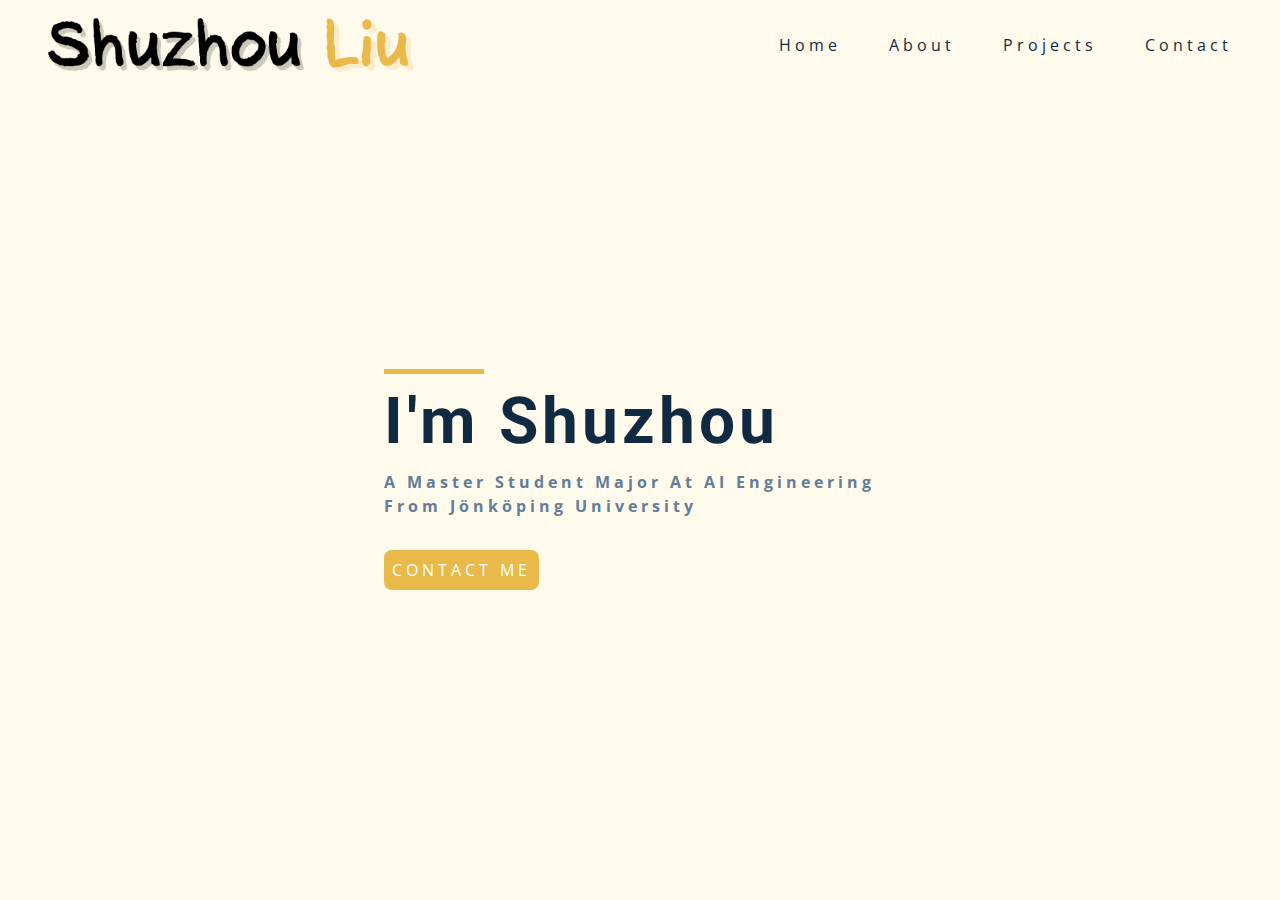
==== index.html @ 6995511e "finish header" ====
<!DOCTYPE html>
<html lang="en">
  <head>
    <meta charset="UTF-8" />
    <meta http-equiv="X-UA-Compatible" content="IE=edge" />
    <meta name="viewport" content="width=device-width, initial-scale=1.0" />
    <title>Profile</title>
    <!-- font-awesome -->
    <link
      rel="stylesheet"
      href="https://cdnjs.cloudflare.com/ajax/libs/font-awesome/6.4.0/css/all.min.css"
      integrity="sha512-iecdLmaskl7CVkqkXNQ/ZH/XLlvWZOJyj7Yy7tcenmpD1ypASozpmT/E0iPtmFIB46ZmdtAc9eNBvH0H/ZpiBw=="
      crossorigin="anonymous"
      referrerpolicy="no-referrer"
    />
    <!-- custom css -->
    <link rel="stylesheet" href="./css/styles.css" />
  </head>
  <body>
    <!-- navbar -->
    <nav class="navbar">
      <div class="logo-container">
        <img src="../images/logo.png" alt="Shuzhou Liu" class="logo-img" />
        <button class="nav-btn" id="nav-btn">
          <i class="fa-solid fa-bars"></i>
        </button>
      </div>
      <ul class="page-links">
        <li><a href="index.html">home</a></li>
        <li><a href="about.html">about</a></li>
        <li><a href="projects.html">projects</a></li>
        <li><a href="contact.html">contact</a></li>
      </ul>
    </nav>
    <!-- end of navbar -->
    <!-- sidebar -->
    <section class="sidebar" id="sidebar">
      <div class="sidebar-container">
        <div class="close-btn" id="close-btn">
          <i class="fa-solid fa-xmark"></i>
        </div>
        <ul class="sidebar-links">
          <li><a href="index.html">home</a></li>
          <li><a href="about.html">about</a></li>
          <li><a href="projects.html">projects</a></li>
          <li><a href="contact.html">contact</a></li>
        </ul>
        <ul class="social-links">
          <li><a href="https://www.linkedin.com/in/shuzhou-liu/"><i class="fa-brands fa-linkedin"></i></i></a></li>
          <li><a href="https://github.com/lsz1054970964"><i class="fa-brands fa-github"></i></a></li>
        </ul>
      </div>
    </section>
    <!-- end of sidebar -->
    <!-- header -->
    <section class="header">
      <div class="header-container">
        <div class="underline"></div>
        <h1 class="header-name">I'm Shuzhou</h1>
        <p class="header-intro">a master student major at AI Engineering from Jönköping University</p>
        <a href="contact.html" class="contact-btn">contact me</a>
        <ul class="header-links">
          <li><a href="https://www.linkedin.com/in/shuzhou-liu/"><i class="fa-brands fa-linkedin"></i></i></a></li>
          <li><a href="https://github.com/lsz1054970964"><i class="fa-brands fa-github"></i></a></li>
        </ul>
      </div>
    </section>
    <!-- end of header -->
    <!-- about -->

    <!-- end of about -->
    <!-- services -->

    <!-- end of services -->
    <!-- projects -->

    <!-- end of projects -->
    <!-- connect -->

    <!-- end of connect -->
    <!-- skills -->

    <!-- end of skills -->
    <!-- timeline -->

    <!--end of  timeline -->
    <!-- blog -->

    <!--end of  blog -->
    <!-- footer -->

    <script src="./js/app.js"></script>
  </body>
</html>
---- css/styles.css ----
/*
=============== 
Fonts
===============
*/
@import url("https://fonts.googleapis.com/css?family=Open+Sans|Roboto:400,700&display=swap");

/*
=============== 
Variables
===============
*/

:root {
  /* dark shades of primary color*/
  --clr-primary-1: hsl(43, 86%, 17%);
  --clr-primary-2: hsl(43, 77%, 27%);
  --clr-primary-3: hsl(43, 72%, 37%);
  --clr-primary-4: hsl(42, 63%, 48%);
  /* primary/main color */
  --clr-primary-5: hsl(42, 78%, 60%);
  /* lighter shades of primary color */
  --clr-primary-6: hsl(43, 89%, 70%);
  --clr-primary-7: hsl(43, 90%, 76%);
  --clr-primary-8: hsl(45, 86%, 81%);
  --clr-primary-9: hsl(45, 90%, 88%);
  --clr-primary-10: hsl(45, 100%, 96%);
  /* darkest grey - used for headings */
  --clr-grey-1: hsl(209, 61%, 16%);
  --clr-grey-2: hsl(211, 39%, 23%);
  --clr-grey-3: hsl(209, 34%, 30%);
  --clr-grey-4: hsl(209, 28%, 39%);
  /* grey used for paragraphs */
  --clr-grey-5: hsl(210, 22%, 49%);
  --clr-grey-6: hsl(209, 23%, 60%);
  --clr-grey-7: hsl(211, 27%, 70%);
  --clr-grey-8: hsl(210, 31%, 80%);
  --clr-grey-9: hsl(212, 33%, 89%);
  --clr-grey-10: hsl(210, 36%, 96%);
  --clr-white: #fff;
  --ff-primary: "Roboto", sans-serif;
  --ff-secondary: "Open Sans", sans-serif;
  --transition: all 0.3s linear;
  --spacing: 0.25rem;
  --radius: 0.5rem;
  --light-shadow: 0 5px 15px rgba(0, 0, 0, 0.1);
  --dark-shadow: 0 5px 15px rgba(0, 0, 0, 0.2);
  --max-width: 1170px;
}
/*
=============== 
Global Styles
===============
*/

*,
::after,
::before {
  margin: 0;
  padding: 0;
  box-sizing: border-box;
}
body {
  font-family: var(--ff-secondary);
  background: var(--clr-white);
  color: var(--clr-grey-1);
  line-height: 1.5;
  font-size: 0.875rem;
}
ul {
  list-style-type: none;
}
a {
  text-decoration: none;
}
img:not(.nav-logo) {
  width: 100%;
  display: block;
}

h1,
h2,
h3,
h4 {
  letter-spacing: var(--spacing);
  text-transform: capitalize;
  line-height: 1.25;
  margin-bottom: 0.75rem;
  font-family: var(--ff-primary);
}
h1 {
  font-size: 3rem;
}
h2 {
  font-size: 2rem;
}
h3 {
  font-size: 1.25rem;
}
h4 {
  font-size: 0.875rem;
}
p {
  margin-bottom: 1.25rem;
  color: var(--clr-grey-5);
}
@media screen and (min-width: 800px) {
  h1 {
    font-size: 4rem;
  }
  h2 {
    font-size: 2.5rem;
  }
  h3 {
    font-size: 1.75rem;
  }
  h4 {
    font-size: 1rem;
  }
  body {
    font-size: 1rem;
  }
  h1,
  h2,
  h3,
  h4 {
    line-height: 1;
  }
}
/*  global classes */

.btn {
  text-transform: uppercase;
  background: var(--clr-primary-5);
  color: var(--clr-primary-1);
  padding: 0.375rem 0.75rem;
  letter-spacing: var(--spacing);
  display: inline-block;
  font-weight: 700;
  -webkit-transition: var(--transition);
  transition: var(--transition);
  font-size: 0.875rem;
  border: 2px solid transparent;
  cursor: pointer;
  box-shadow: 0 1px 3px rgba(0, 0, 0, 0.2);
  border-radius: var(--radius);
}
.btn:hover {
  color: var(--clr-primary-1);
  background: var(--clr-primary-7);
}
/* section */
.section {
  padding: 5rem 0;
}

.section-center {
  width: 90vw;
  margin: 0 auto;
  max-width: 1170px;
}
@media screen and (min-width: 992px) {
  .section-center {
    width: 95vw;
  }
}

/*
============
navbar
============
*/

.navbar {
  background: var(--clr-primary-10);
  height: 10vh;
  padding: 1rem 3rem;
  align-items: center;
}

.logo-container {
  display: grid;
  grid-template-columns: 1fr 1fr;
}

.nav-btn {
  font-size: 2rem;
  color: var(--clr-primary-5);
  background: transparent;
  border: none;
  cursor: pointer;
  justify-self: end;
}

.page-links {
  display: none;
}

@media screen and (min-width: 700px) {
  .navbar {
    background: var(--clr-primary-10);
    display: grid;
    grid-template-columns: 2fr 1fr;
    height: 10vh;
    padding: 0 3rem;
    align-items: center;
  }

  .page-links {
    display: grid;
    grid-template-columns: repeat(4, 1fr);
    gap: 3rem;
  }

  .page-links a {
    color: var(--clr-grey-1);
    text-transform: capitalize;
    letter-spacing: var(--spacing);
    transition: var(--transition);
  }

  .page-links a:hover {
    color: var(--clr-primary-5);
  }

  .nav-btn {
    display: none;
  }
}

/*
============
sidebar
============
*/

.sidebar {
  height: 100vh;
  width: 100vw;
  background: var(--clr-grey-10);
  padding: 1rem 1rem;
  position: fixed;
  top: 0;
  left: 0;
  z-index: 1;
  transform: translateX(-100%);
  transition: var(--transition);
}

.show-sidebar {
  transform: translateX(0);
}

.sidebar-container {
  display: grid;
  grid-template-rows: auto 2fr 1fr;
}

.close-btn {
  font-size: 2rem;
  color: var(--clr-grey-5);
  background: transparent;
  border: none;
  cursor: pointer;
  justify-self: end;
}

.close-btn:hover {
  color: var(--clr-grey-7);
}

.sidebar-links {
  display: grid;
  justify-items: center;
  gap: 2rem;
  margin-top: 3rem;
}

.sidebar-links a {
  font-size: 2rem;
  color: var(--clr-grey-5);
  text-transform: capitalize;
  letter-spacing: var(--spacing);
}

.sidebar-links a:hover {
  color: var(--clr-grey-7);
}

.social-links {
  display: grid;
  grid-template-columns: 4rem 4rem;
  margin-top: 3rem;
  align-items: center;
  justify-content: center;
}

.social-links li {
  justify-self: center;
}

.social-links a {
  font-size: 2rem;
  color: var(--clr-grey-5);
  text-transform: capitalize;
  justify-items: center;
}

.social-links a:hover {
  color: var(--clr-grey-7);
}

/*
============
header
============
*/

.header {
  background: var(--clr-primary-10);
  height: 90vh;
  display: grid;
  justify-content: center;
  align-content: center;
}

.header-container {
  width: 60vw;
}

.underline {
  width: 100px;
  height: 5px;
  background: var(--clr-primary-5);
  margin-bottom: 1rem;
}

.header-name {
  margin-bottom: 1rem;
  color: var(--clr-grey-1);
}

.header-intro {
  color: var(--clr-grey-5);
  font-weight: bold;
  letter-spacing: var(--spacing);
  text-transform: capitalize;
  margin-bottom: 2rem;
}

.contact-btn {
  color: var(--clr-white);
  background: var(--clr-primary-5);
  letter-spacing: var(--spacing);
  text-transform: uppercase;
  border-radius: var(--radius);
  display: inline-block;
  padding: 0.5rem;
  margin-bottom: 2rem;
}

.contact-btn:hover {
  color: var(--clr-grey-1);
  background: var(--clr-primary-7);
}

.header-links {
  display: grid;
  grid-template-columns: 4rem 4rem;
}

.header-links a {
  font-size: 2rem;
  color: var(--clr-grey-1);
  justify-items: center;
}

.header-links a:hover {
  color: var(--clr-primary-5);
}

@media screen and (min-width: 700px) {
  .header-container {
    width: 40vw;
  }
}
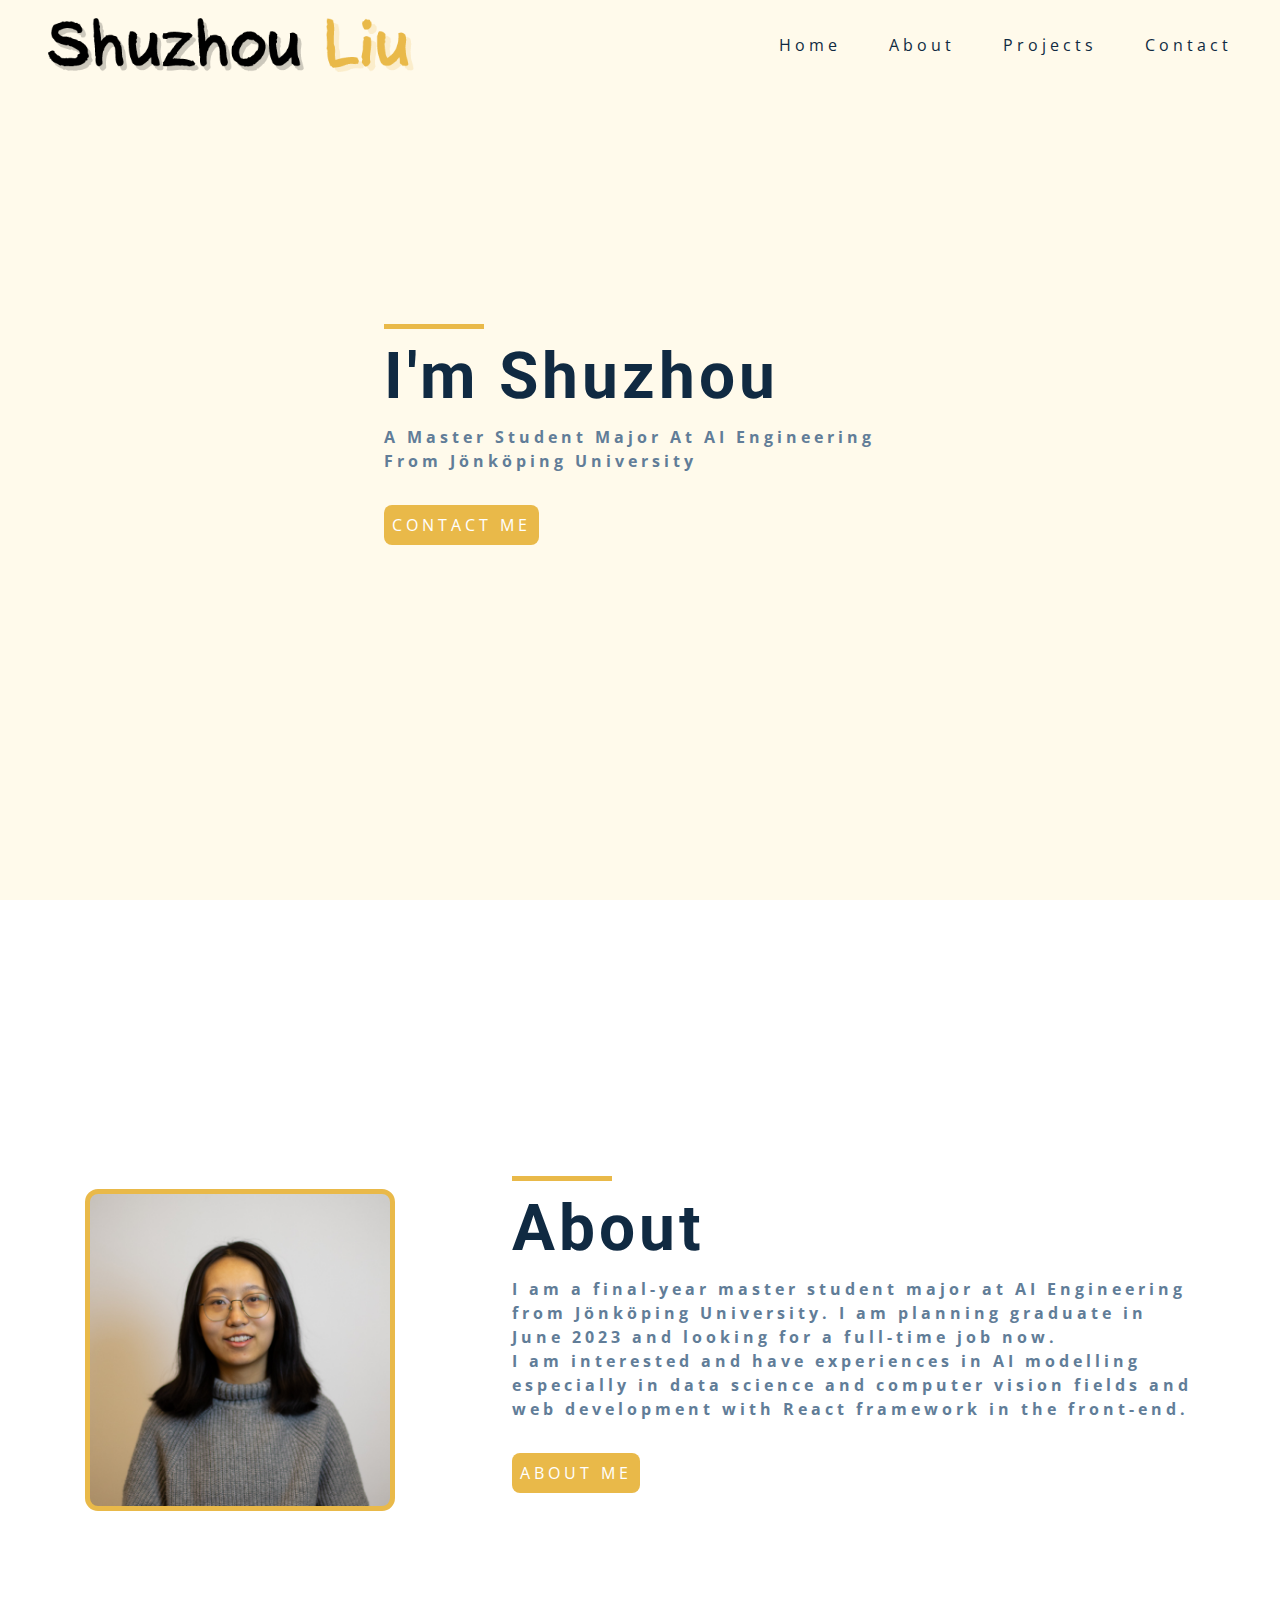
==== commit 63c20c9a: "finish about section" ====
--- a/index.html
+++ b/index.html
@@ -54,7 +54,7 @@
     <!-- end of sidebar -->
     <!-- header -->
     <section class="header">
-      <div class="header-container">
+      <article class="header-container">
         <div class="underline"></div>
         <h1 class="header-name">I'm Shuzhou</h1>
         <p class="header-intro">a master student major at AI Engineering from Jönköping University</p>
@@ -63,11 +63,22 @@
           <li><a href="https://www.linkedin.com/in/shuzhou-liu/"><i class="fa-brands fa-linkedin"></i></i></a></li>
           <li><a href="https://github.com/lsz1054970964"><i class="fa-brands fa-github"></i></a></li>
         </ul>
-      </div>
+      </article>
     </section>
     <!-- end of header -->
     <!-- about -->
-
+    <section class="about">
+      <article class="img-container">
+        <img src="./images/photo.jpg" alt="personal photo" class="personal-photo">
+      </article>
+      <article class="about-container">
+        <div class="underline"></div>
+        <h1 class="header-name">about</h1>
+        <p class="about-intro">I am a final-year master student major at AI Engineering from Jönköping University. I am planning graduate in June 2023 and looking for a full-time job now.
+          <br/> I am interested and have experiences in AI modelling especially in data science and computer vision fields and web development with React framework in the front-end.</p>
+        <a href="about.html" class="about-btn">about me</a>
+      </article>
+    </section>
     <!-- end of about -->
     <!-- services -->
 
--- a/css/styles.css
+++ b/css/styles.css
@@ -176,6 +176,9 @@
   height: 10vh;
   padding: 1rem 3rem;
   align-items: center;
+  position: fixed;
+  top: 0;
+  left: 0;
 }
 
 .logo-container {
@@ -318,7 +321,7 @@
 
 .header {
   background: var(--clr-primary-10);
-  height: 90vh;
+  height: 100vh;
   display: grid;
   justify-content: center;
   align-content: center;
@@ -384,3 +387,65 @@
     width: 40vw;
   }
 }
+
+/*
+============
+about
+============
+*/
+
+.about {
+  background: var(--clr-white);
+  display: grid;
+  grid-template-rows: 1fr 1fr;
+  grid-template-columns: 1fr;
+  justify-items: center;
+  align-items: center;
+}
+
+.img-container {
+  width: 300px;
+  outline: 5px solid var(--clr-primary-5);
+  border-radius: var(--radius);
+}
+
+.about-container {
+  width: 60vw;
+}
+
+.about-intro {
+  color: var(--clr-grey-5);
+  font-weight: bold;
+  letter-spacing: var(--spacing);
+  line-height: 1.5rem;
+  margin-bottom: 2rem;
+  max-width: 90%;
+}
+
+.about-btn {
+  color: var(--clr-white);
+  background: var(--clr-primary-5);
+  letter-spacing: var(--spacing);
+  text-transform: uppercase;
+  border-radius: var(--radius);
+  display: inline-block;
+  padding: 0.5rem;
+  margin-bottom: 2rem;
+}
+
+.about-btn:hover {
+  color: var(--clr-grey-1);
+  background: var(--clr-primary-7);
+}
+
+@media screen and (min-width: 700px) {
+  .about {
+    height: 100vh;
+    display: grid;
+    grid-template-columns: 1fr 1fr;
+    grid-template-rows: 1fr;
+    gap: 2rem;
+    justify-items: center;
+    align-items: center;
+  }
+}
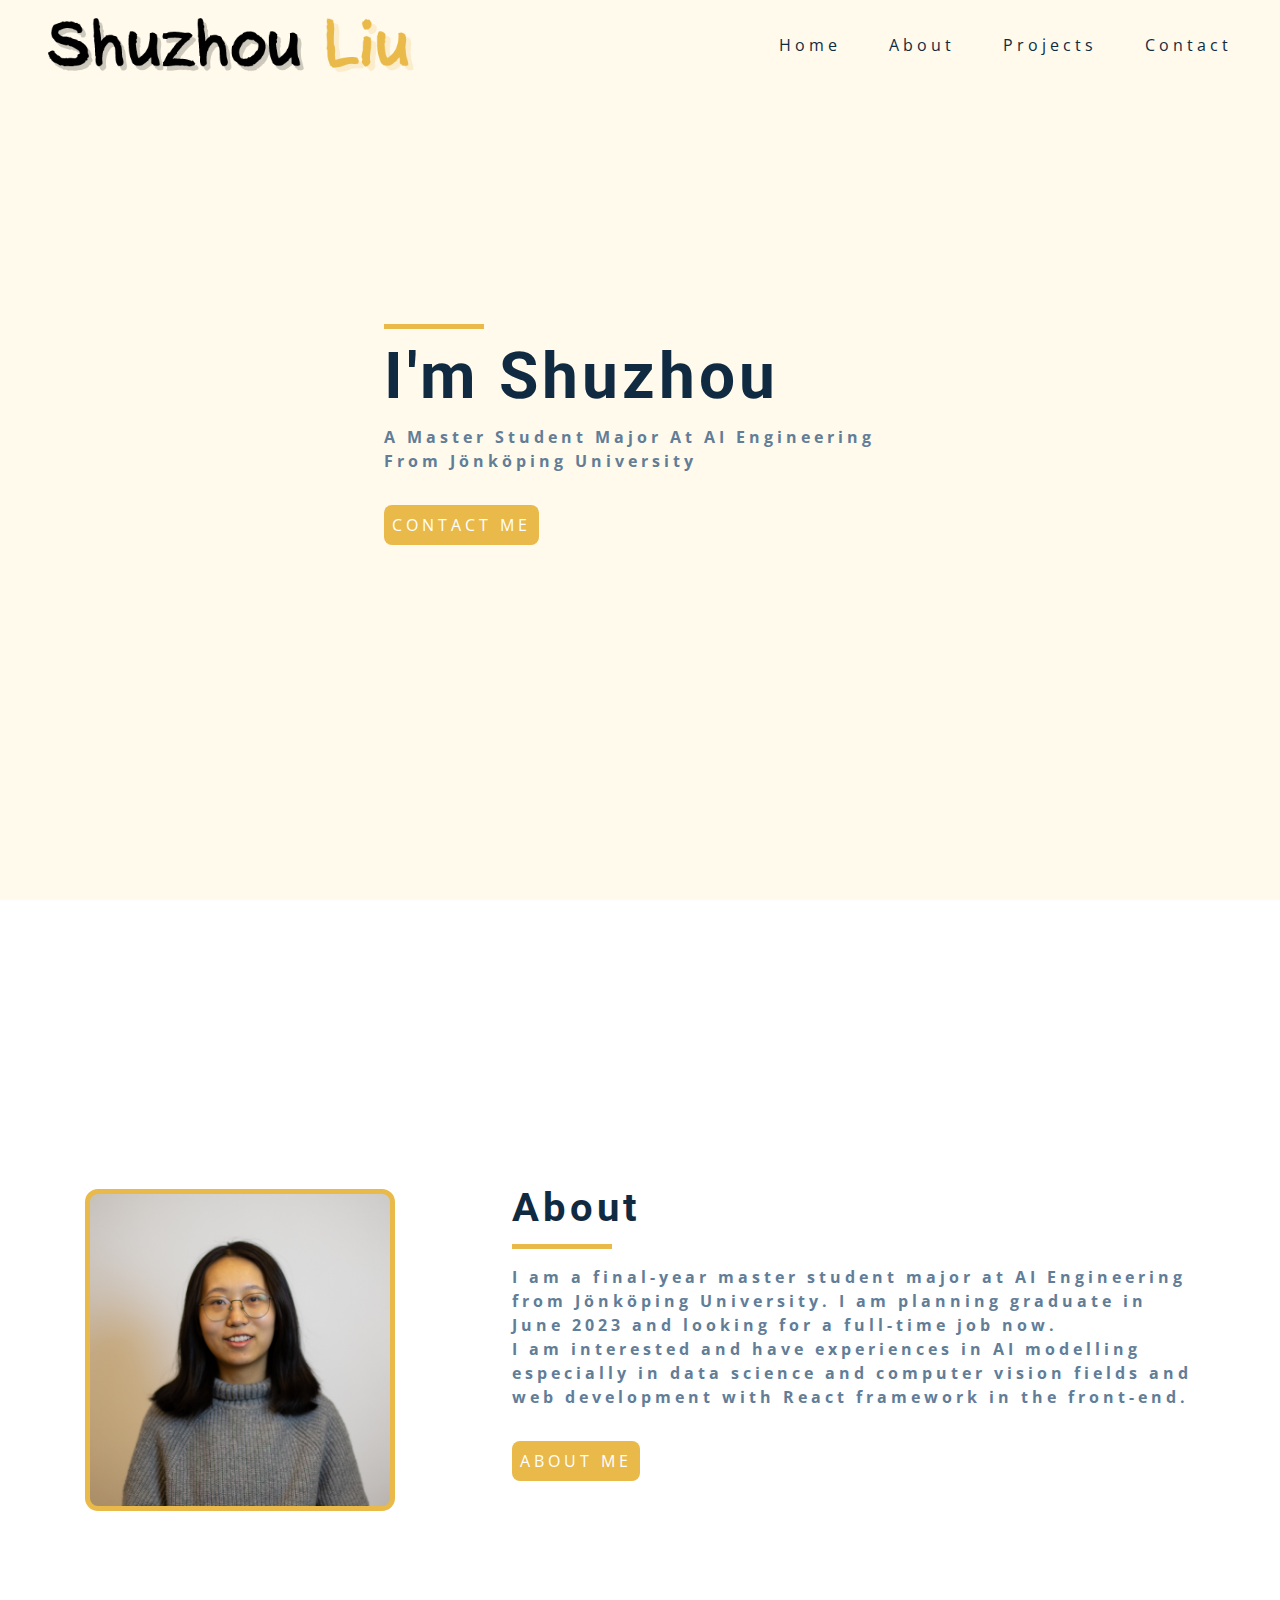
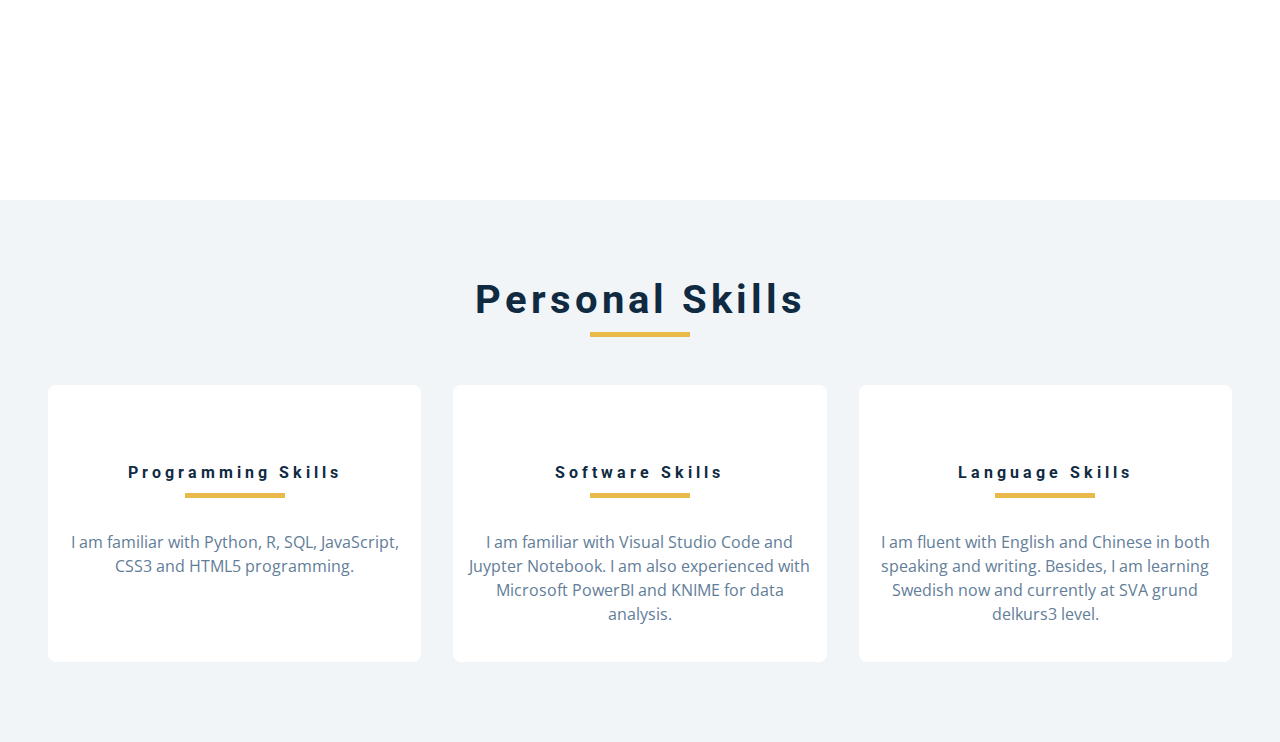
==== commit 95f15c5c: "finish skills section" ====
--- a/index.html
+++ b/index.html
@@ -72,17 +72,56 @@
         <img src="./images/photo.jpg" alt="personal photo" class="personal-photo">
       </article>
       <article class="about-container">
+        <h2 class="header-name">about</h2>
         <div class="underline"></div>
-        <h1 class="header-name">about</h1>
         <p class="about-intro">I am a final-year master student major at AI Engineering from Jönköping University. I am planning graduate in June 2023 and looking for a full-time job now.
           <br/> I am interested and have experiences in AI modelling especially in data science and computer vision fields and web development with React framework in the front-end.</p>
         <a href="about.html" class="about-btn">about me</a>
       </article>
     </section>
     <!-- end of about -->
-    <!-- services -->
-
-    <!-- end of services -->
+    <!-- skills -->
+    <section class="skills">
+      <article class="skills-container">
+        <div class="skills-header">
+          <h2 class="skills-name">personal skills</h2>
+          <div class="underline"></div>
+        </div>       
+        <article class="skill-container">
+          <div class="skill">
+            <div class="skill-icon">
+              <i class="fa-solid fa-laptop"></i>
+            </div>
+            <div class="skill-header">
+              <h4 class="skill-name">programming skills</h4>
+            <div class="underline"></div>
+            </div>
+            <p class="skill-info">I am familiar with Python, R, SQL, JavaScript, CSS3 and HTML5 programming. </p>
+          </div>
+          <div class="skill">
+            <div class="skill-icon">
+              <i class="fa-regular fa-keyboard"></i>
+            </div>
+            <div class="skill-header">
+              <h4 class="skill-name">software skills</h4>
+            <div class="underline underline-thin"></div>
+            </div>
+            <p class="skill-info">I am familiar with Visual Studio Code and Juypter Notebook. I am also experienced with Microsoft PowerBI and KNIME for data analysis.</p>
+          </div>
+          <div class="skill">
+            <div class="skill-icon">
+              <i class="fa-solid fa-table"></i>
+            </div>
+            <div class="skill-header">
+              <h4 class="skill-name">language skills</h4>
+            <div class="underline underline-thin"></div>
+            </div>
+            <p class="skill-info">I am fluent with English and Chinese in both speaking and writing. Besides, I am learning Swedish now and currently at SVA grund delkurs3 level.</p>
+          </div>
+        </article>
+      </article>
+    </section>
+    <!-- end of skills -->
     <!-- projects -->
 
     <!-- end of projects -->
--- a/css/styles.css
+++ b/css/styles.css
@@ -449,3 +449,84 @@
     align-items: center;
   }
 }
+
+/*
+============
+skills
+============
+*/
+
+.skills-container {
+  background: var(--clr-grey-10);
+  display: grid;
+  gap: 2rem;
+  justify-items: center;
+  align-items: center;
+  padding: 5rem 3rem;
+}
+
+.skills-header {
+  display: grid;
+  justify-items: center;
+  align-items: center;
+}
+
+.skill-container {
+  display: grid;
+  grid-template-columns: 1fr;
+  gap: 2rem;
+}
+
+.skill {
+  background: var(--clr-white);
+  border-radius: var(--radius);
+  display: block;
+  justify-items: center;
+  align-items: center;
+  padding-top: 3rem;
+  transition: var(--transition);
+}
+
+.skill-icon {
+  display: grid;
+  font-size: 2rem;
+  justify-content: center;
+  padding: 1rem;
+}
+
+.skill-header {
+  font-size: 2rem;
+  display: grid;
+  justify-items: center;
+  align-items: center;
+}
+
+.skill-info {
+  text-align: center;
+  padding: 1rem;
+}
+
+.skill:hover {
+  color: var(--clr-white);
+  background: var(--clr-primary-5);
+}
+
+.skill:hover .underline {
+  background: var(--clr-white);
+}
+
+.skill:hover .skill-info {
+  color: var(--clr-white);
+}
+
+@media screen and (min-width: 700px) {
+  .skill-container {
+    grid-template-columns: 1fr 1fr;
+  }
+}
+
+@media screen and (min-width: 1000px) {
+  .skill-container {
+    grid-template-columns: 1fr 1fr 1fr;
+  }
+}
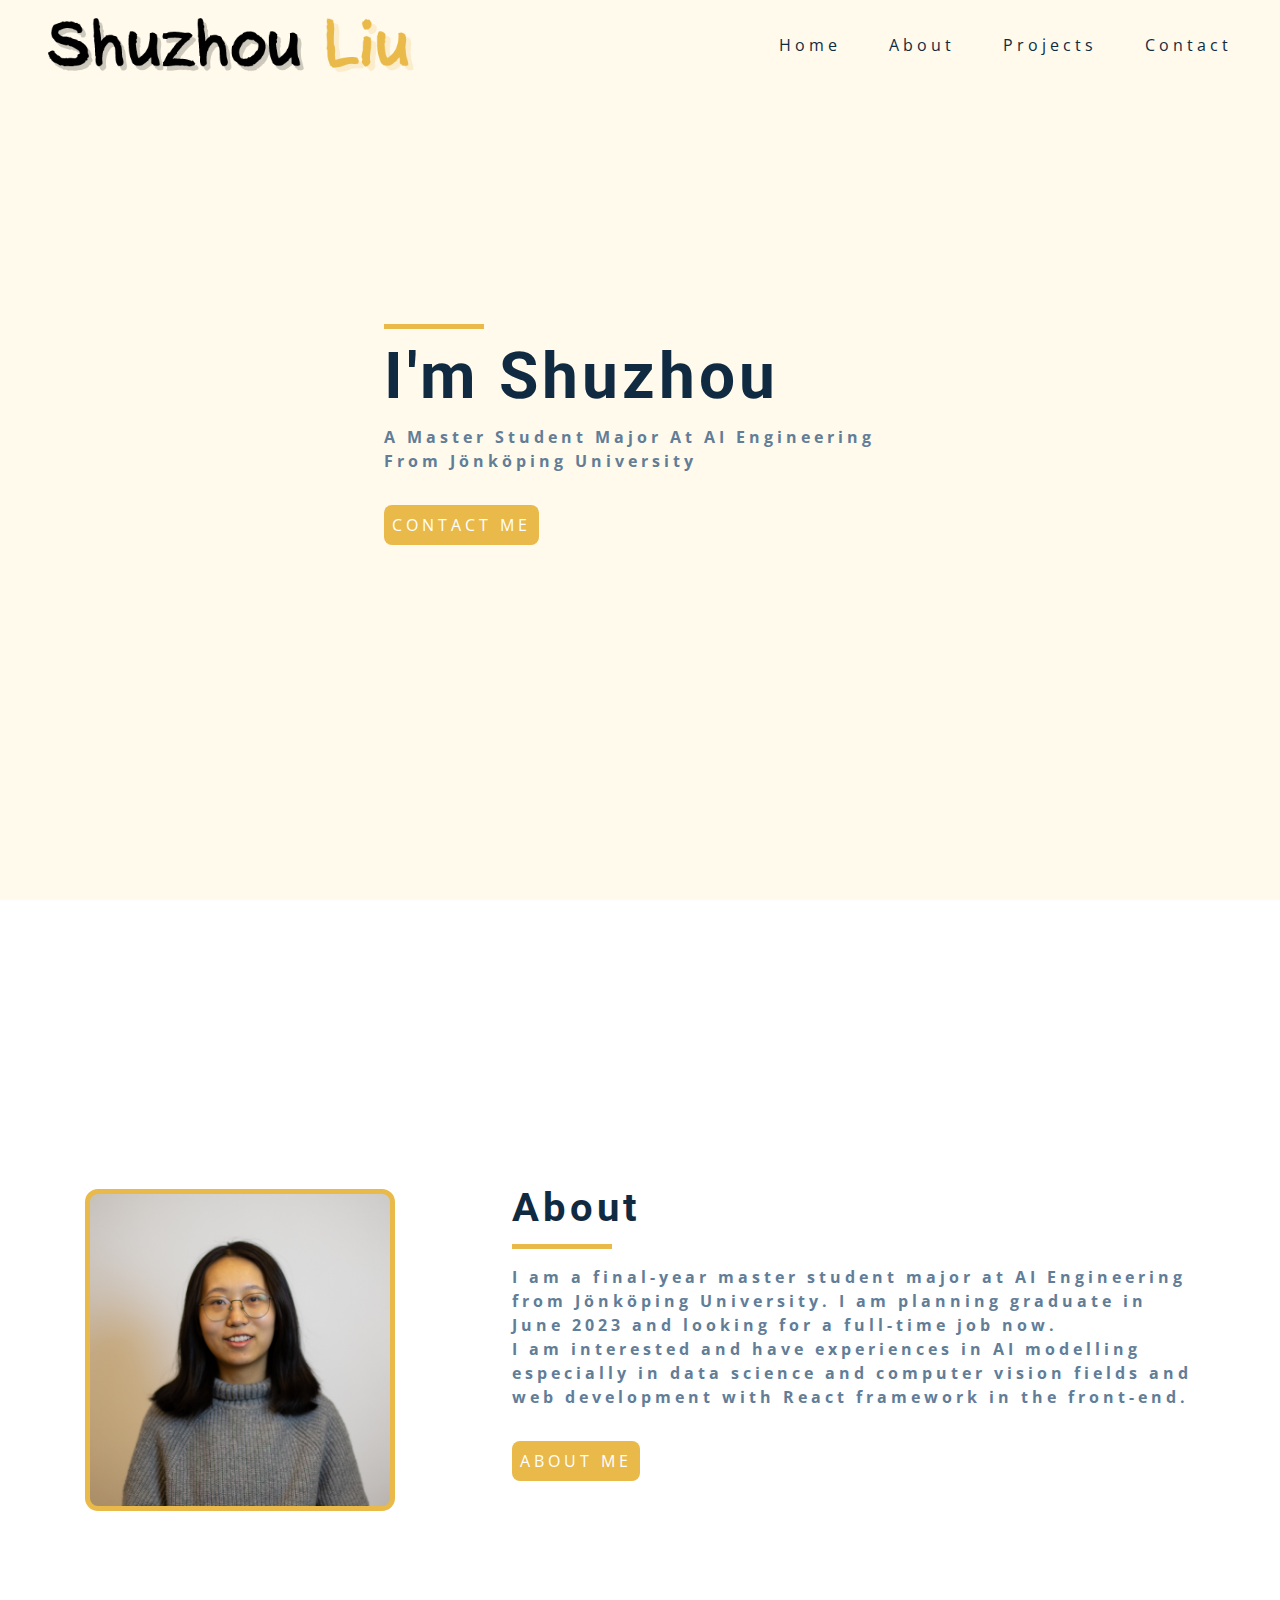
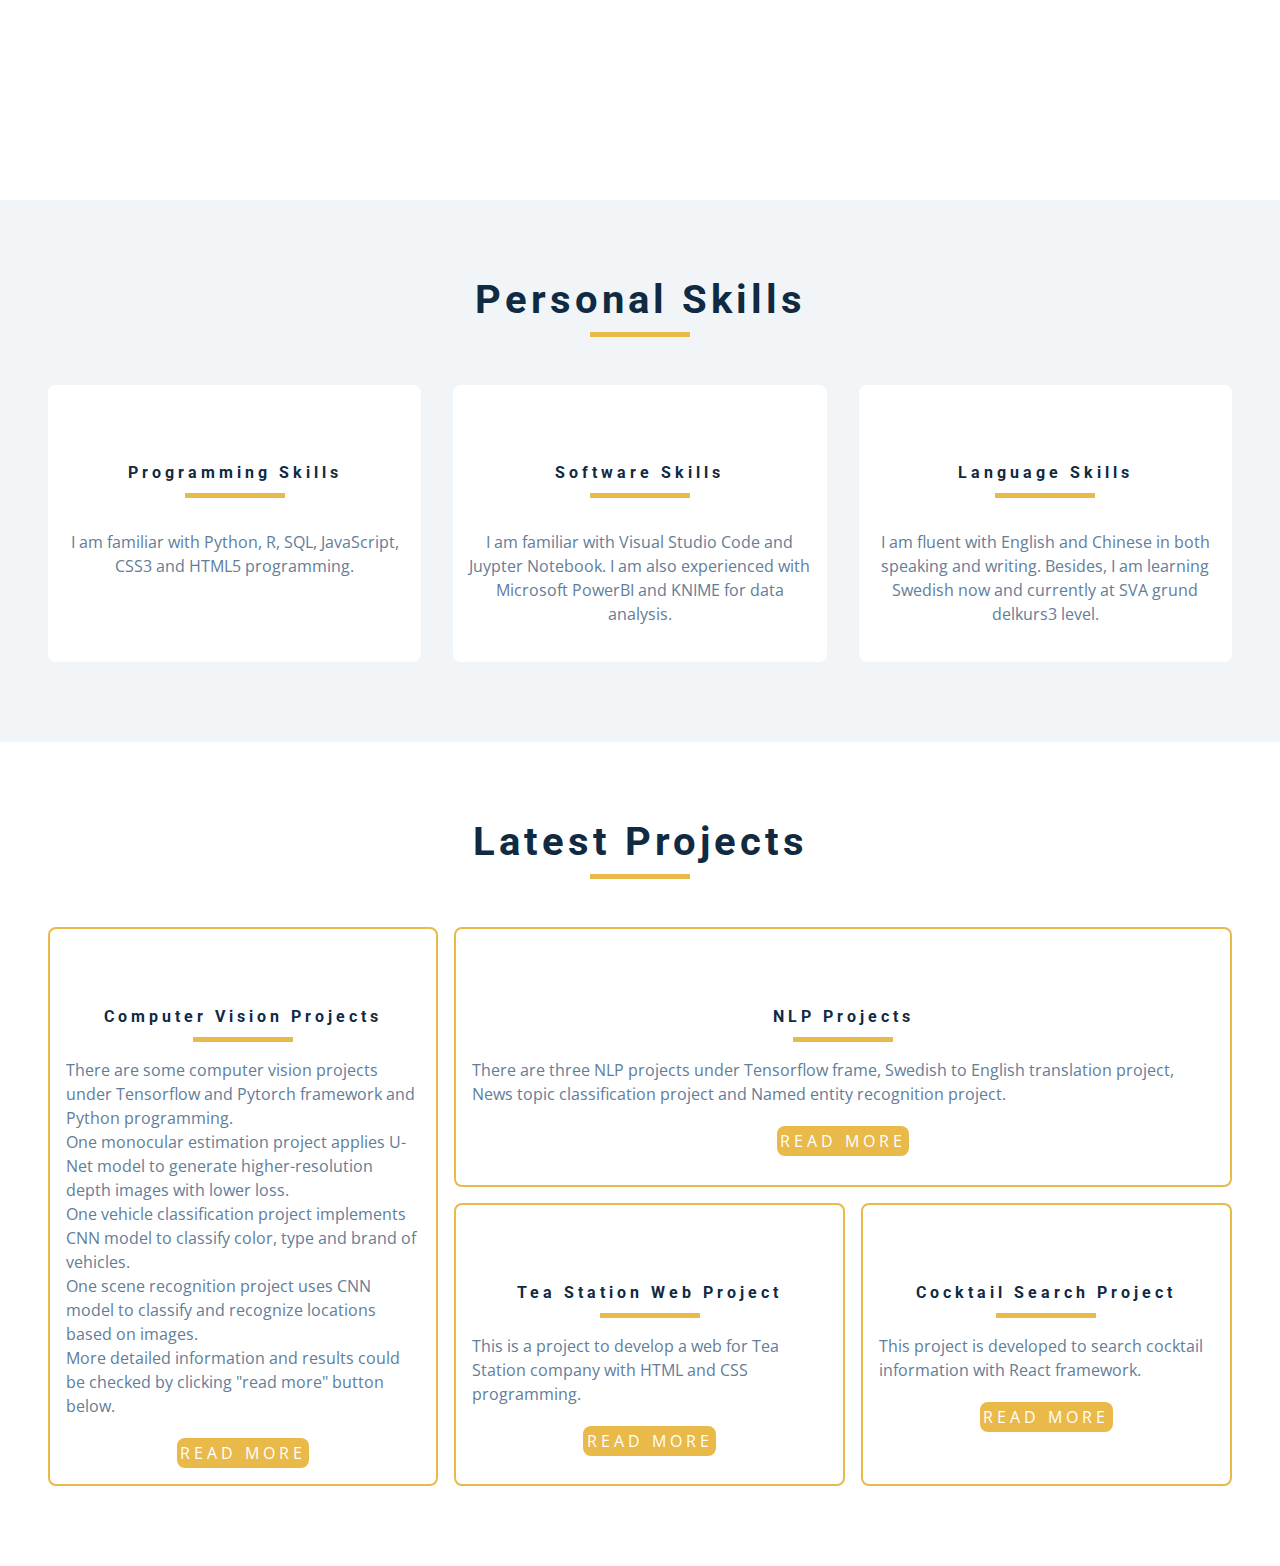
==== commit 1812f0f1: "finish projects section" ====
--- a/index.html
+++ b/index.html
@@ -123,7 +123,69 @@
     </section>
     <!-- end of skills -->
     <!-- projects -->
-
+        <section class="projects">
+      <article class="projects-container">
+        <div class="projects-header">
+          <h2 class="projects-name">latest projects</h2>
+          <div class="underline"></div>
+        </div> 
+        <!--project 1-->      
+        <article class="project-container">
+          <div class="project project-1">
+            <div class="project-icon">
+              <i class="fa-solid fa-diagram-project"></i>
+            </div>
+            <div class="project-header">
+              <h4 class="project-name">Computer vision projects</h4>
+            <div class="underline"></div>
+            </div>
+            <p class="project-info">There are some computer vision projects under Tensorflow and Pytorch framework and Python programming. 
+              <br/> One monocular estimation project applies U-Net model to generate higher-resolution depth images with lower loss. 
+              <br/> One vehicle classification project implements CNN model to classify color, type and brand of vehicles. 
+              <br/> One scene recognition project uses CNN model to classify and recognize locations based on images.   
+              <br/> More detailed information and results could be checked by clicking "read more" button below.
+            </p>
+            <a href="project-1.html" class="project-btn">read more</a>
+          </div>
+           <!--project 2-->   
+          <div class="project project-2">
+            <div class="project-icon">
+              <i class="fa-solid fa-diagram-project"></i>
+            </div>
+            <div class="project-header">
+              <h4 class="project-name">NLP projects</h4>
+            <div class="underline"></div>
+            </div>
+            <p class="project-info">There are three NLP projects under Tensorflow frame, Swedish to English translation project, News topic classification project and Named entity recognition project.   </p>
+            <a href="project-2.html" class="project-btn">read more</a>
+          </div>
+          <!--project 3-->   
+          <div class="project project-3">
+            <div class="project-icon">
+              <i class="fa-solid fa-diagram-project"></i>
+            </div>
+            <div class="project-header">
+              <h4 class="project-name">tea station web project</h4>
+            <div class="underline"></div>
+            </div>
+            <p class="project-info">This is a project to develop a web for Tea Station company with HTML and CSS programming.</p>
+            <a href="https://github.com/lsz1054970964/html-tea-station-project" class="project-btn">read more</a>
+          </div>
+          <!--project 4-->   
+          <div class="project project-4">
+            <div class="project-icon">
+              <i class="fa-solid fa-diagram-project"></i>
+            </div>
+            <div class="project-header">
+              <h4 class="project-name">cocktail search project</h4>
+            <div class="underline"></div>
+            </div>
+            <p class="project-info">This project is developed to search cocktail information with React framework. </p>
+            <a href="https://github.com/lsz1054970964/react-api-search-image" class="project-btn">read more</a>
+          </div>
+        </article>
+      </article>
+    </section>
     <!-- end of projects -->
     <!-- connect -->
 
--- a/css/styles.css
+++ b/css/styles.css
@@ -530,3 +530,102 @@
     grid-template-columns: 1fr 1fr 1fr;
   }
 }
+
+/*
+============
+projects
+============
+*/
+
+.projects-container {
+  background: var(--clr-white);
+  display: grid;
+  gap: 2rem;
+  justify-items: center;
+  align-items: center;
+  padding: 5rem 3rem;
+}
+
+.projects-header {
+  display: grid;
+  justify-items: center;
+  align-items: center;
+}
+
+.project-container {
+  display: grid;
+  grid-template-areas: "a b b" "a c d";
+  gap: 1rem;
+}
+
+.project {
+  background: var(--clr-white);
+  border-radius: var(--radius);
+  border: 2px solid var(--clr-primary-5);
+  display: block;
+  justify-items: center;
+  align-items: center;
+  padding-top: 3rem;
+  text-align: center;
+  transition: var(--transition);
+}
+
+.project-1 {
+  grid-area: a;
+}
+.project-2 {
+  grid-area: b;
+}
+.project-3 {
+  grid-area: c;
+}
+.project-4 {
+  grid-area: d;
+}
+
+.project-icon {
+  display: grid;
+  font-size: 2rem;
+  justify-content: center;
+  padding: 1rem;
+}
+
+.project-header {
+  font-size: 2rem;
+  display: grid;
+  justify-items: center;
+  align-items: center;
+}
+
+.project-info {
+  text-align: left;
+  padding: 0 1rem;
+}
+
+.project-btn {
+  color: var(--clr-white);
+  background: var(--clr-primary-5);
+  letter-spacing: var(--spacing);
+  text-transform: uppercase;
+  border-radius: var(--radius);
+  display: inline-block;
+  padding: 0.2rem;
+  margin-bottom: 1rem;
+}
+
+.project-btn:hover {
+  color: var(--clr-grey-1);
+  background: var(--clr-primary-7);
+}
+
+/* @media screen and (min-width: 700px) {
+  .project-container {
+    grid-template-columns: 1fr 1fr;
+  }
+}
+
+@media screen and (min-width: 1000px) {
+  .project-container {
+    grid-template-columns: 1fr 1fr 1fr;
+  }
+} */
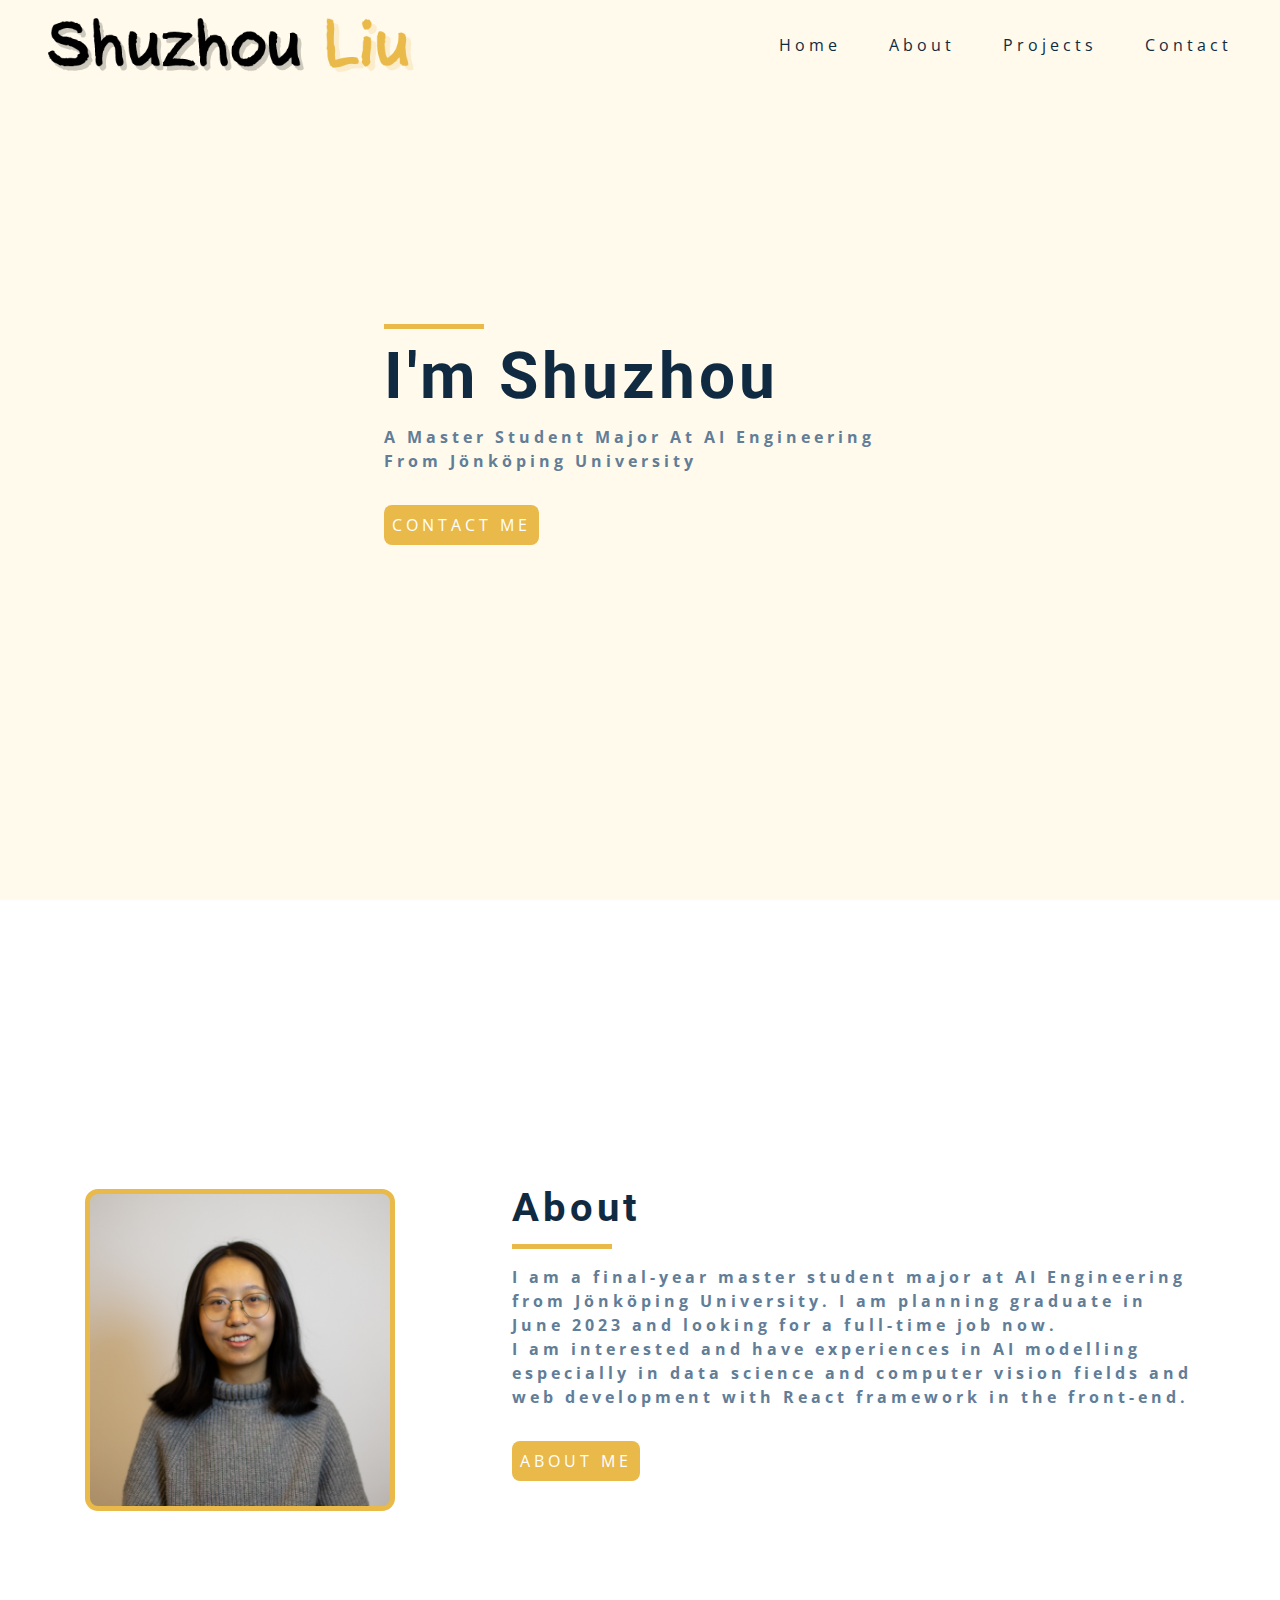
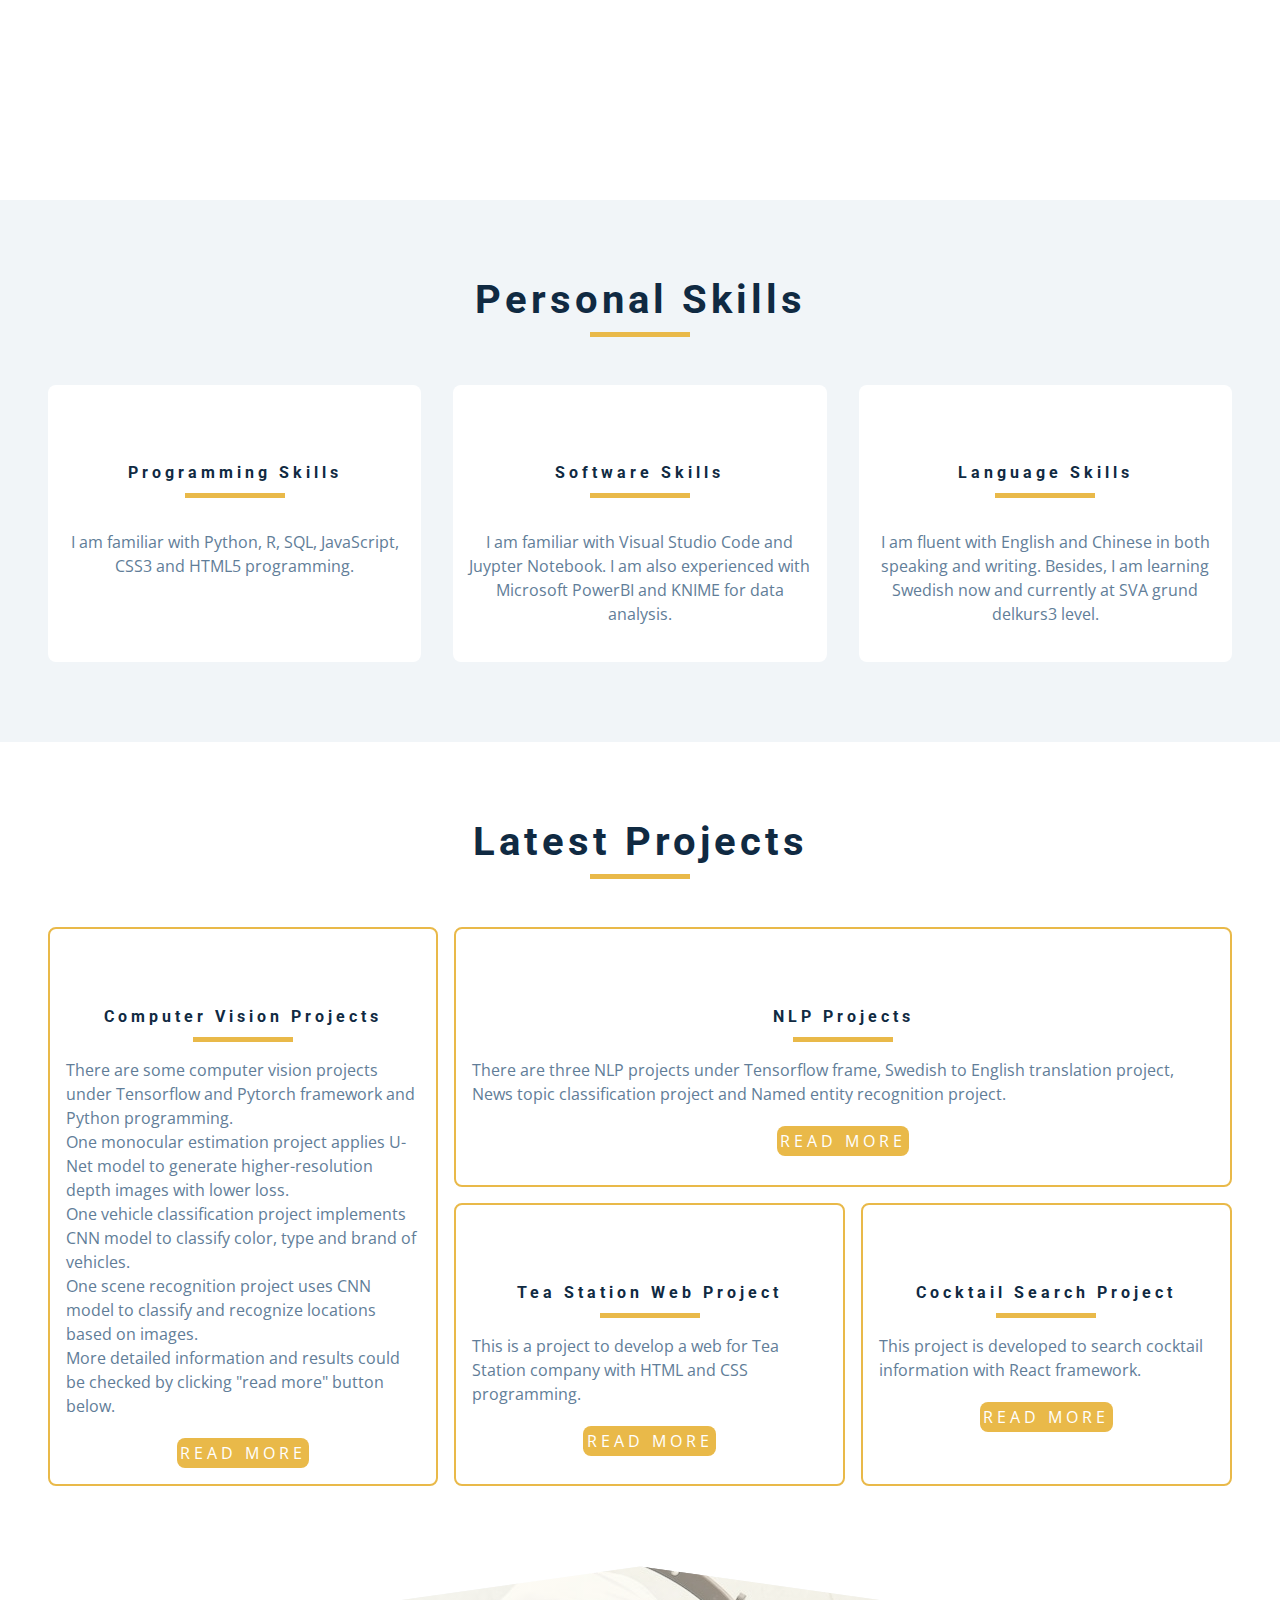
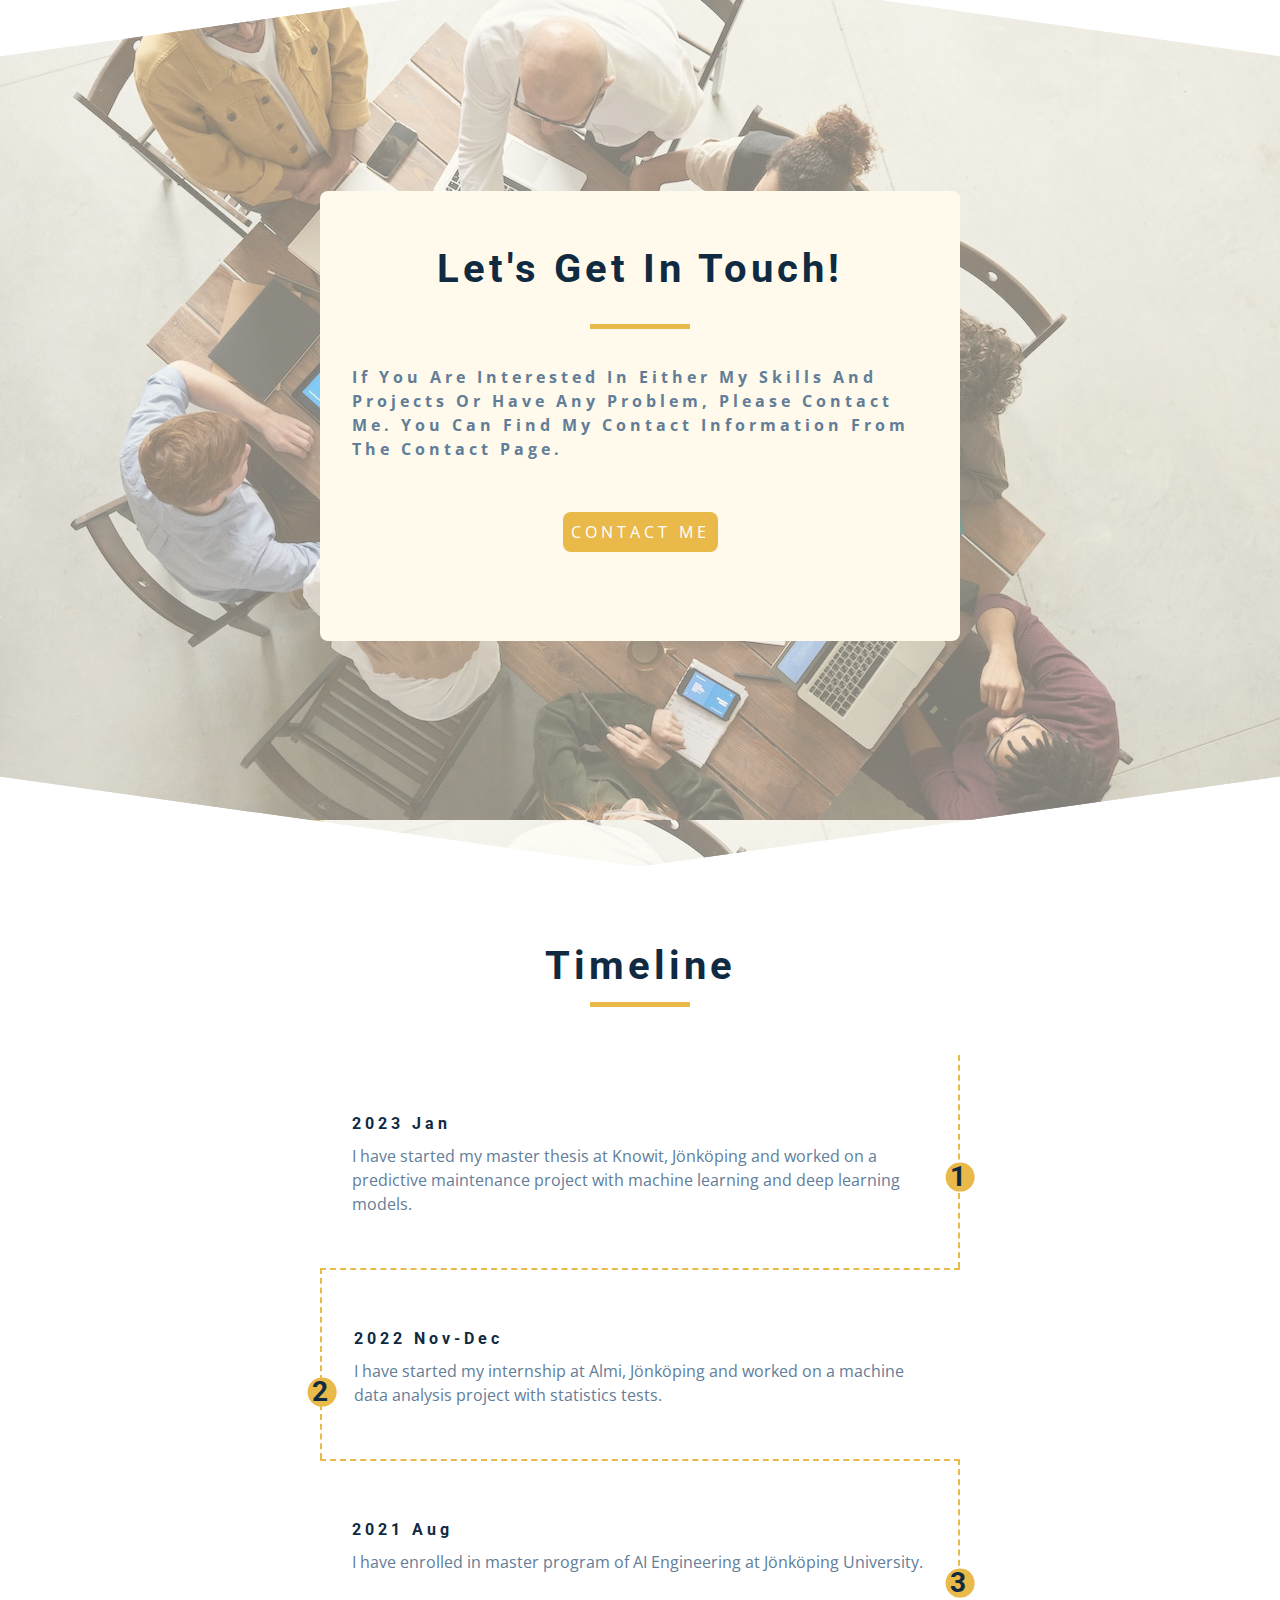
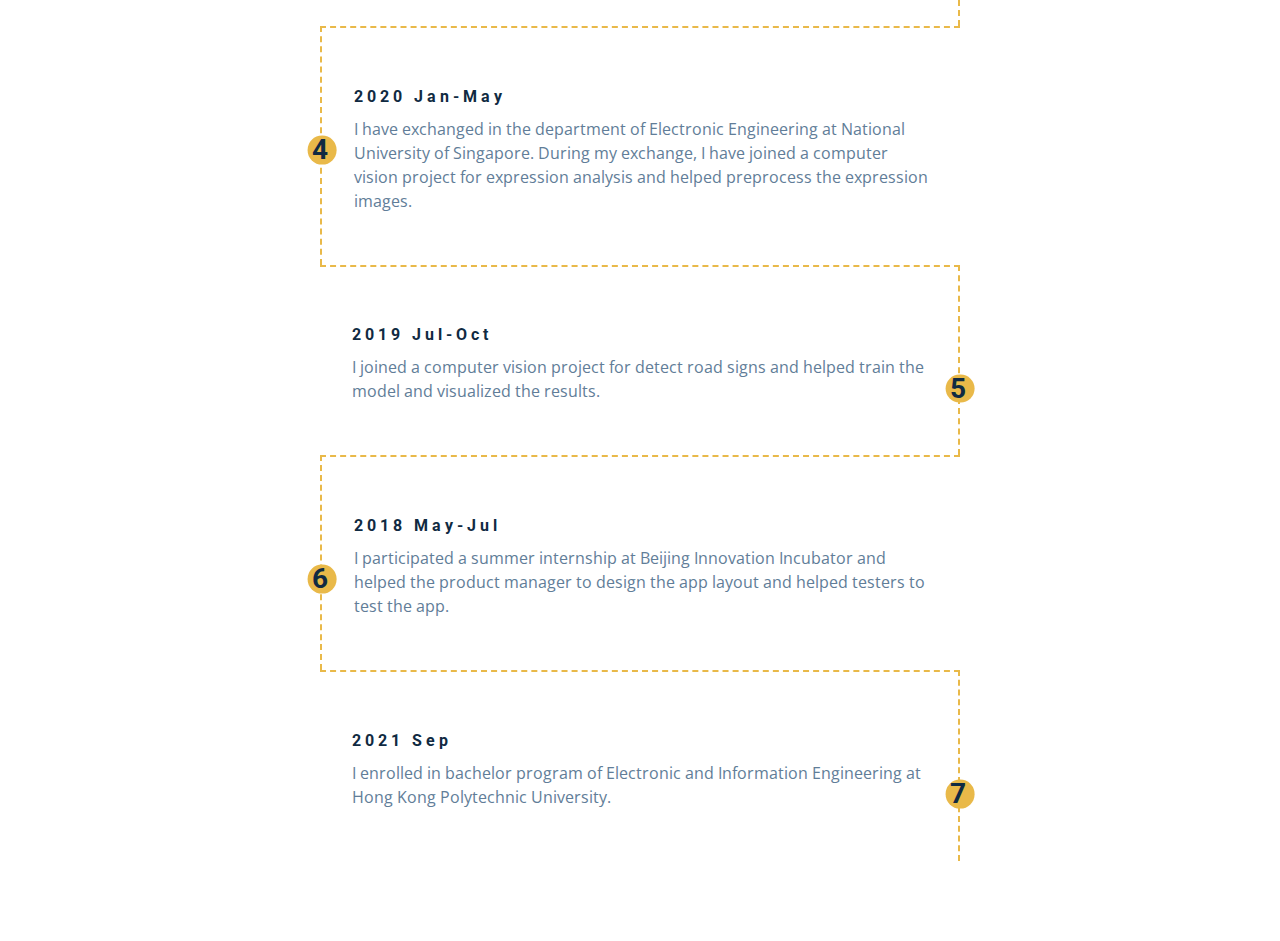
==== commit 61e5528f: "finish connect and timeline sections" ====
--- a/index.html
+++ b/index.html
@@ -123,7 +123,7 @@
     </section>
     <!-- end of skills -->
     <!-- projects -->
-        <section class="projects">
+    <section class="projects">
       <article class="projects-container">
         <div class="projects-header">
           <h2 class="projects-name">latest projects</h2>
@@ -188,13 +188,80 @@
     </section>
     <!-- end of projects -->
     <!-- connect -->
-
+    <section class="connect">
+      <article class="connect-container">  
+        <h2 class="connect-name">Let's get in touch!</h2>
+        <div class="underline"></div>
+        <p class="connect-intro">If you are interested in either my skills and projects or have any problem, please contact me. You can find my contact information from the contact page.</p>
+        <a href="contact.html" class="contact-btn">contact me</a>
+      </article>
+    </section>    
     <!-- end of connect -->
-    <!-- skills -->
-
-    <!-- end of skills -->
     <!-- timeline -->
-
+    <section class="timeline">
+      <article class="timeline-header">  
+        <h2 class="timeline-name">timeline</h2>
+        <div class="underline"></div>
+      </article>
+      <article class="timeline-container">
+        <!--activity 1-->
+        <div class="activity-start">
+          <div class="activity-index">
+            <h3>1</h3>
+          </div>
+          <h4 class="year">2023 Jan</h4>
+          <p class="activity-info">I have started my master thesis at Knowit, Jönköping and worked on a predictive maintenance project with machine learning and deep learning models.</p>
+        </div>
+        <!--activity 2--> 
+        <div class="activity-even">
+          <div class="activity-index index-even">
+            <h3>2</h3>
+          </div>
+          <h4 class="year">2022 Nov-Dec</h4>
+          <p class="activity-info">I have started my internship at Almi, Jönköping and worked on a machine data analysis project with statistics tests.</p>
+        </div> 
+        <!--activity 3-->
+        <div class="activity-odd">
+          <div class="activity-index">
+            <h3>3</h3>
+          </div>
+          <h4 class="year">2021 Aug</h4>
+          <p class="activity-info">I have enrolled in master program of AI Engineering at Jönköping University.</p>
+        </div> 
+        <!--activity 4-->
+        <div class="activity-even">
+          <div class="activity-index index-even">
+            <h3>4</h3>
+          </div>
+          <h4 class="year">2020 Jan-May</h4>
+          <p class="activity-info">I have exchanged in the department of Electronic Engineering at National University of Singapore. During my exchange, I have joined a computer vision project for expression analysis and helped preprocess the expression images.</p>
+        </div> 
+        <!--activity 5-->
+        <div class="activity-odd">
+          <div class="activity-index">
+            <h3>5</h3>
+          </div>
+          <h4 class="year">2019 Jul-Oct</h4>
+          <p class="activity-info">I joined a computer vision project for detect road signs and helped train the model and visualized the results.</p>
+        </div> 
+        <!--activity 6-->
+        <div class="activity-even">
+          <div class="activity-index  index-even">
+            <h3>6</h3>
+          </div>
+          <h4 class="year">2018 May-Jul</h4>
+          <p class="activity-info">I participated a summer internship at Beijing Innovation Incubator and helped the product manager to design the app layout and helped testers to test the app.</p>
+        </div>
+        <!--activity 7-->
+        <div class="activity-odd">
+          <div class="activity-index">
+            <h3>7</h3>
+          </div>
+          <h4 class="year">2021 Sep</h4>
+          <p class="activity-info">I enrolled in bachelor program of Electronic and Information Engineering at Hong Kong Polytechnic University.</p>
+        </div>         
+      </article>
+    </section> 
     <!--end of  timeline -->
     <!-- blog -->
 
--- a/css/styles.css
+++ b/css/styles.css
@@ -179,6 +179,7 @@
   position: fixed;
   top: 0;
   left: 0;
+  z-index: 1;
 }
 
 .logo-container {
@@ -554,7 +555,7 @@
 
 .project-container {
   display: grid;
-  grid-template-areas: "a b b" "a c d";
+  grid-template-areas: "a" "b" "c" "d";
   gap: 1rem;
 }
 
@@ -618,14 +619,127 @@
   background: var(--clr-primary-7);
 }
 
-/* @media screen and (min-width: 700px) {
+@media screen and (min-width: 800px) {
   .project-container {
-    grid-template-columns: 1fr 1fr;
-  }
-}
-
-@media screen and (min-width: 1000px) {
-  .project-container {
-    grid-template-columns: 1fr 1fr 1fr;
-  }
-} */
+    grid-template-areas: "a b b" "a c d";
+  }
+}
+
+/*
+============
+connect
+============
+*/
+
+.connect {
+  background: linear-gradient(
+      rgba(255, 250, 235, 0.5),
+      rgba(255, 250, 235, 0.5)
+    ),
+    url(../images/connect.jpg);
+  height: 100vh;
+  display: grid;
+  justify-content: center;
+  align-content: center;
+  clip-path: polygon(50% 0, 100% 10%, 100% 90%, 50% 100%, 0 90%, 0 10%);
+}
+
+.connect-container {
+  background: var(--clr-primary-10);
+  height: 50vh;
+  width: 50vw;
+  border-radius: var(--radius);
+  display: grid;
+  justify-items: center;
+  align-items: center;
+  padding: 3rem 2rem;
+}
+
+.connect-name {
+  margin-bottom: 1rem;
+  color: var(--clr-grey-1);
+}
+
+.connect-intro {
+  color: var(--clr-grey-5);
+  font-weight: bold;
+  letter-spacing: var(--spacing);
+  text-transform: capitalize;
+  margin-bottom: 2rem;
+}
+
+/*
+============
+timeline
+============
+*/
+
+.timeline {
+  background: var(--clr-white);
+  display: grid;
+  justify-content: center;
+  align-content: center;
+  gap: 2rem;
+  padding: 5rem;
+}
+
+.timeline-header {
+  display: grid;
+  justify-items: center;
+  align-items: center;
+}
+
+.timeline-name {
+  margin-bottom: 1rem;
+  color: var(--clr-grey-1);
+}
+
+.timeline-intro {
+  color: var(--clr-grey-5);
+  font-weight: bold;
+  letter-spacing: var(--spacing);
+  text-transform: capitalize;
+  margin-bottom: 2rem;
+}
+
+.timeline-container {
+  display: grid;
+  justify-items: center;
+  align-items: center;
+}
+
+.activity-start {
+  width: 50vw;
+  height: 20wh;
+  border-right: 2px dashed var(--clr-primary-5);
+  padding: 2rem;
+}
+.activity-even {
+  width: 50vw;
+  height: 20wh;
+  border-left: 2px dashed var(--clr-primary-5);
+  border-top: 2px dashed var(--clr-primary-5);
+  padding: 2rem;
+}
+.activity-odd {
+  width: 50vw;
+  height: 20wh;
+  border-right: 2px dashed var(--clr-primary-5);
+  border-top: 2px dashed var(--clr-primary-5);
+  padding: 2rem;
+}
+
+.activity-index {
+  font-size: 1.5rem;
+  display: grid;
+  justify-content: center;
+  background: var(--clr-primary-5);
+  width: 1.8rem;
+  height: 1.8rem;
+  border-radius: 50%;
+  transform: translate(calc(50vw - 2.9rem), calc(10vh - 0.9rem));
+}
+
+.index-even {
+  transform: translate(-2.9rem, calc(10vh - 0.9rem));
+}
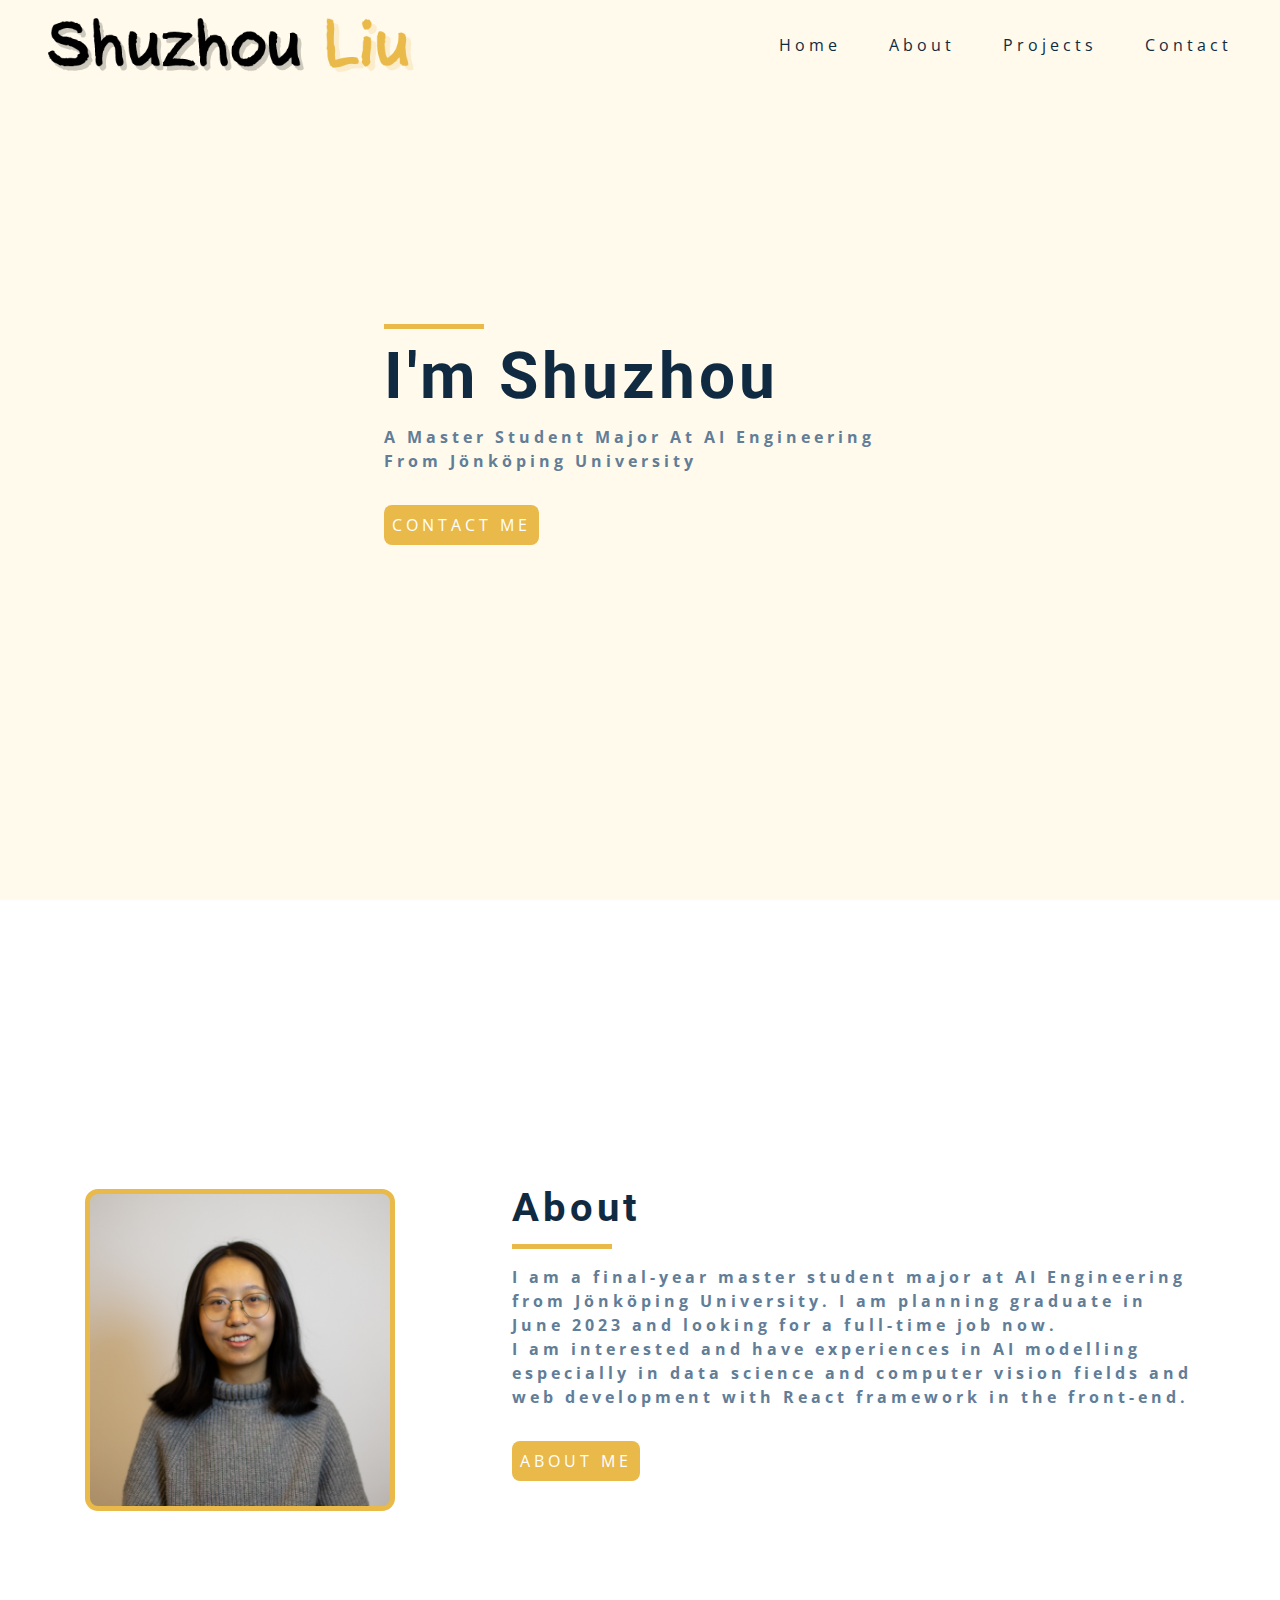
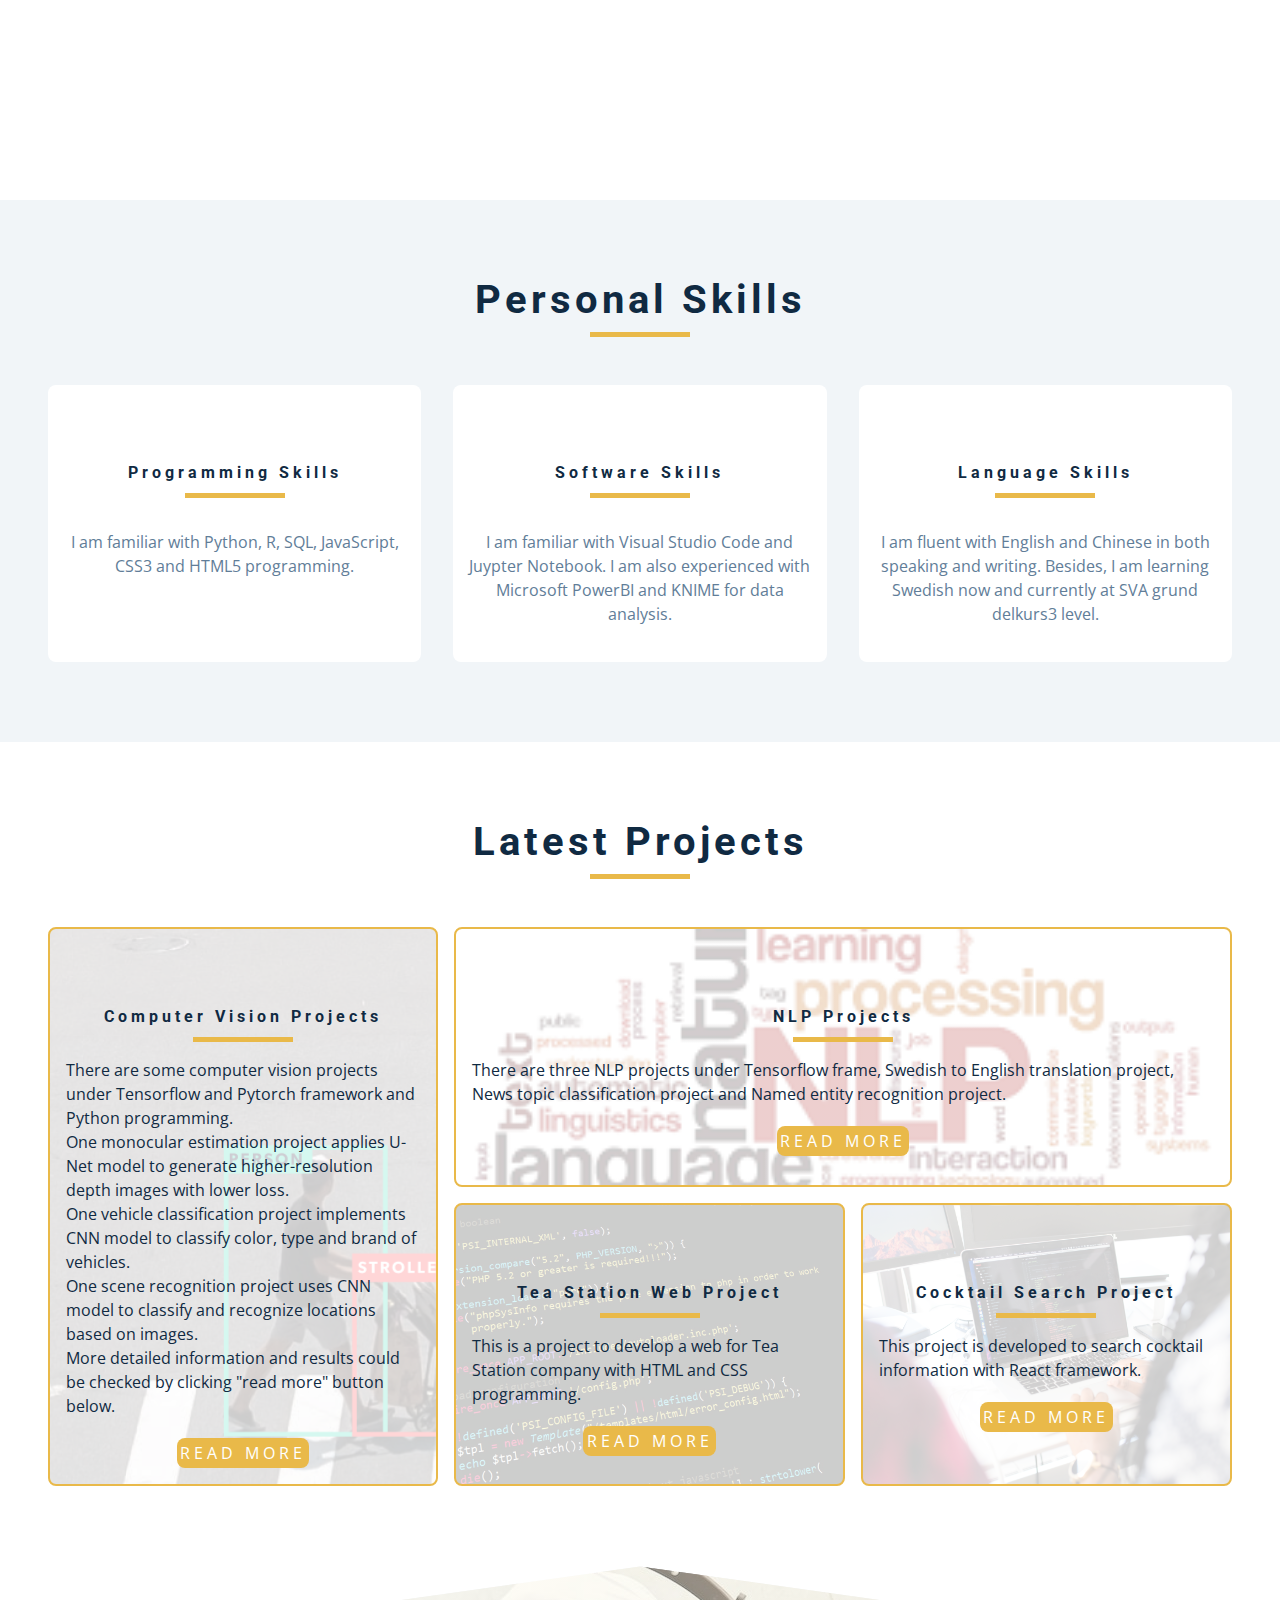
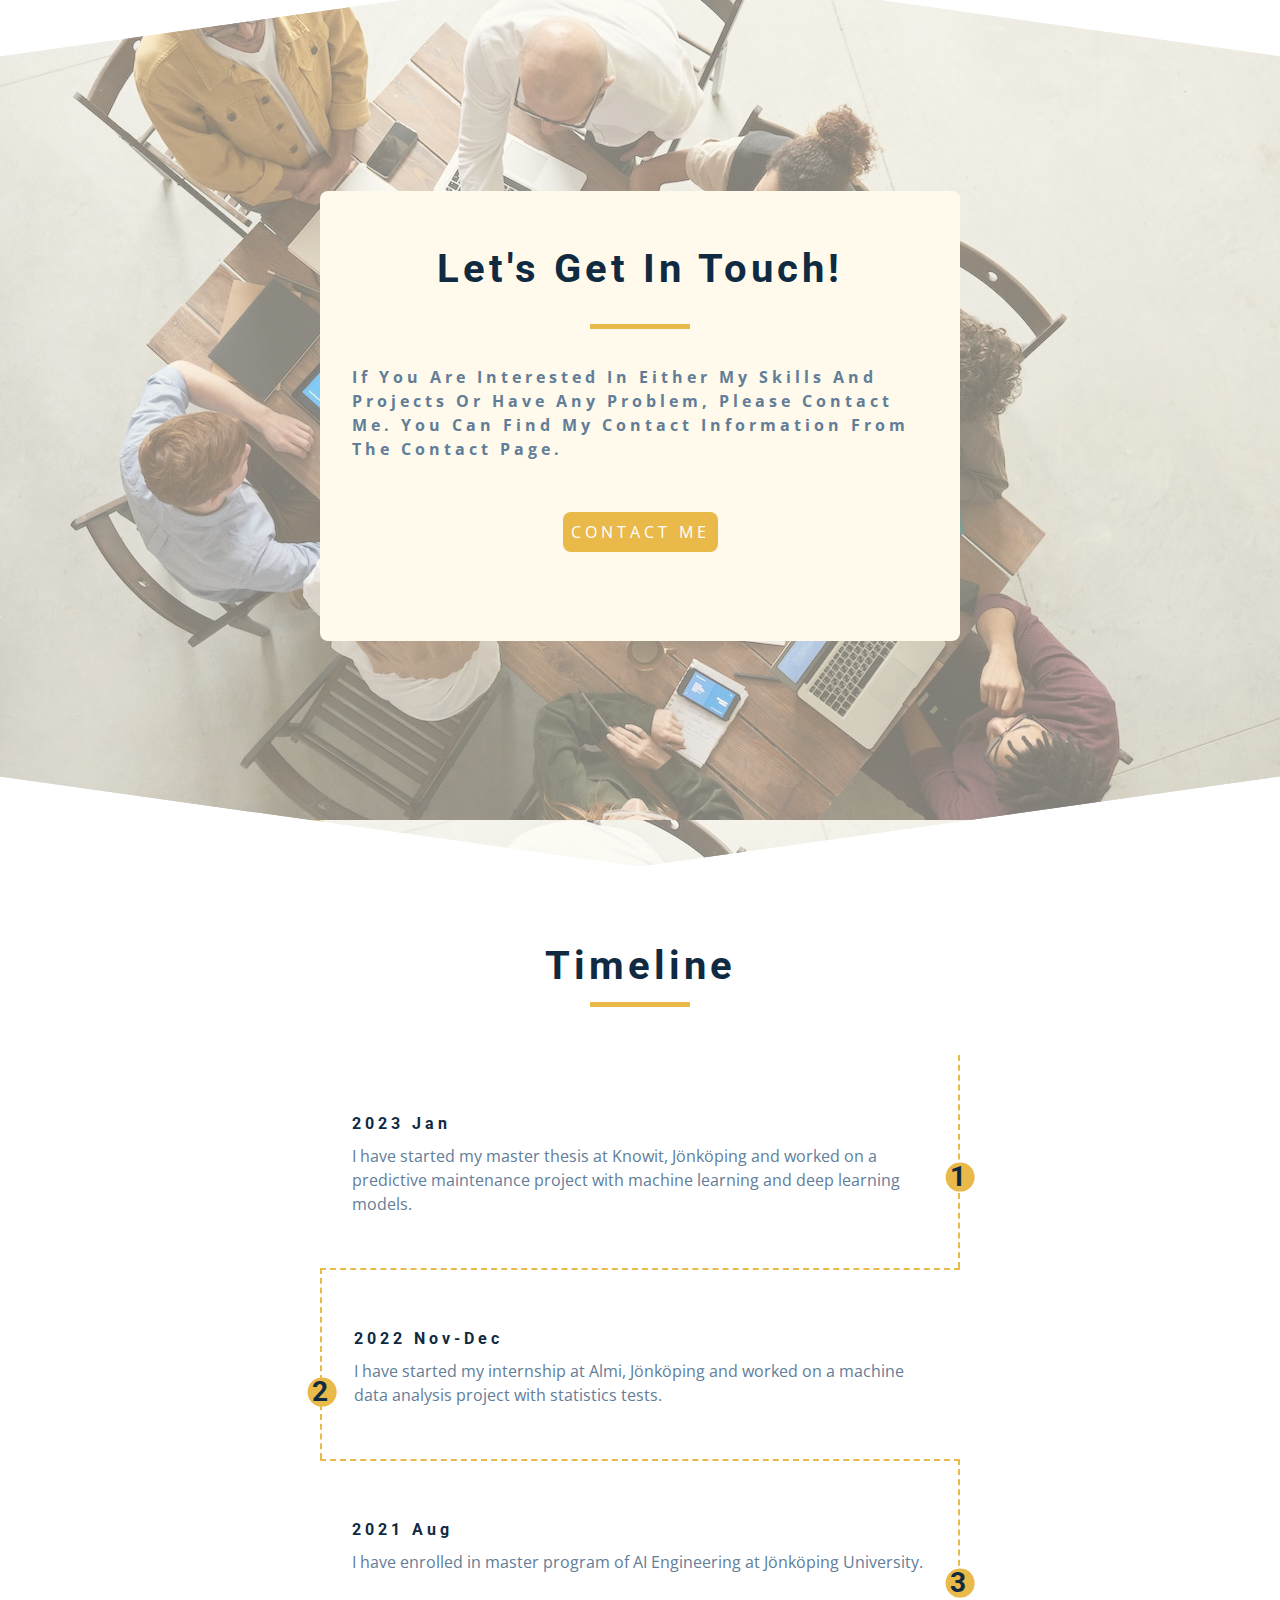
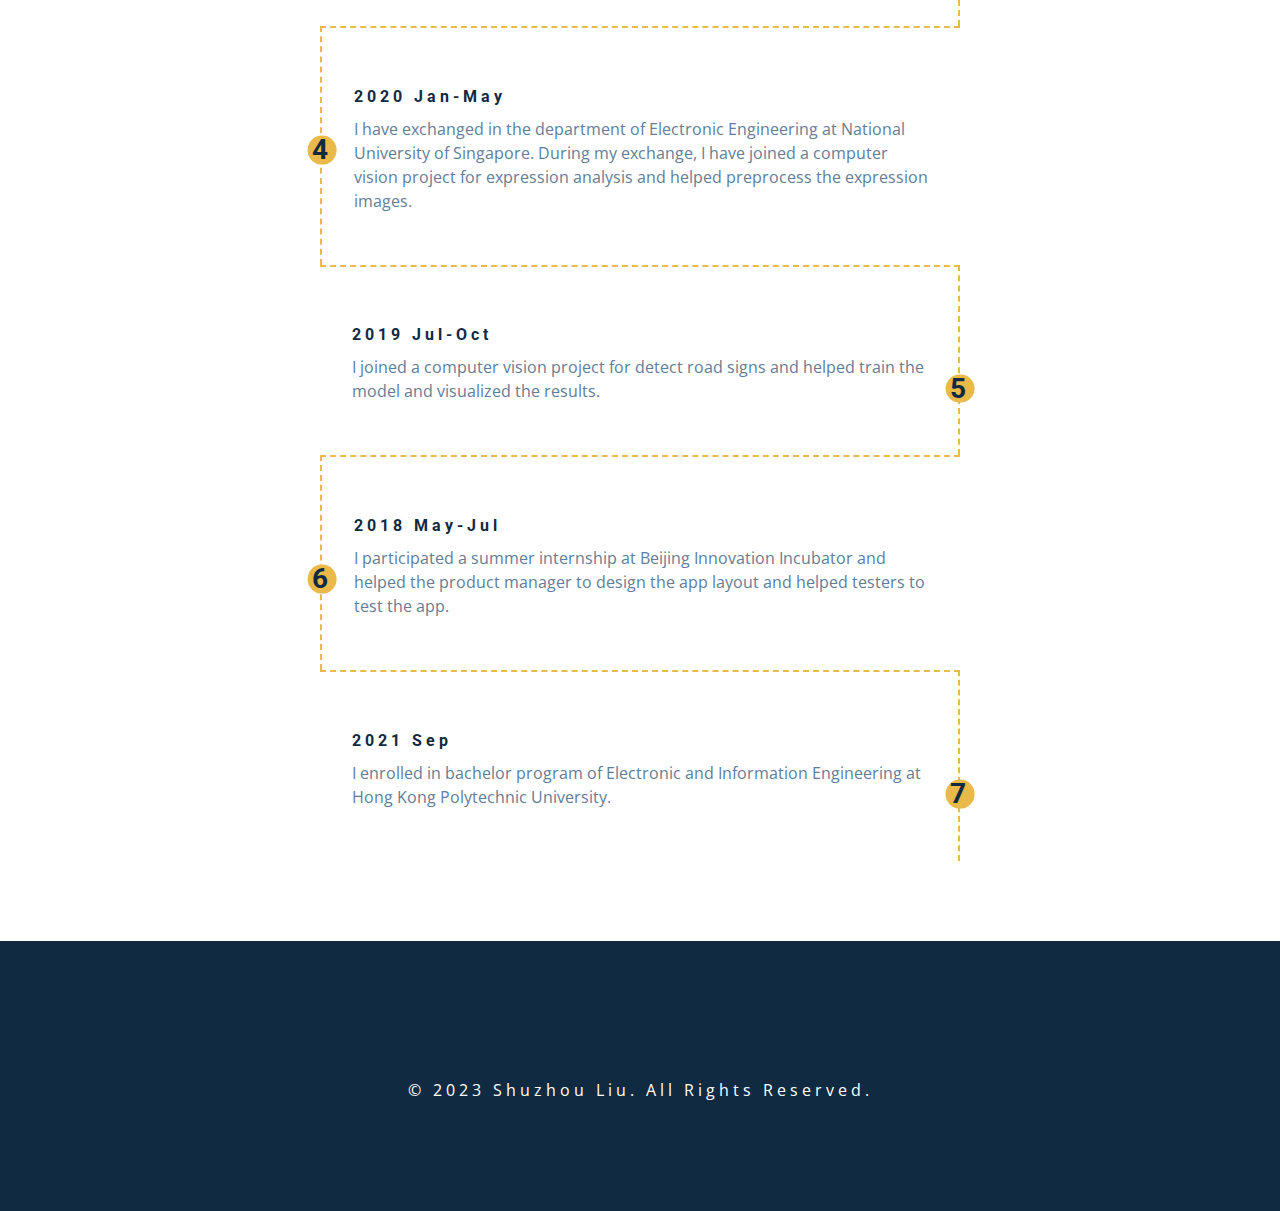
==== commit aac34632: "finish footer section" ====
--- a/index.html
+++ b/index.html
@@ -262,12 +262,20 @@
         </div>         
       </article>
     </section> 
-    <!--end of  timeline -->
-    <!-- blog -->
-
-    <!--end of  blog -->
+    <!--end of timeline -->
     <!-- footer -->
-
+    <section class="footer">
+      <article>
+        <ul class="footer-links">
+          <li><a href="https://www.linkedin.com/in/shuzhou-liu/"><i class="fa-brands fa-linkedin"></i></i></a></li>
+          <li><a href="https://github.com/lsz1054970964"><i class="fa-brands fa-github"></i></a></li>
+        </ul>
+      </article>
+      <article class="copyright">
+        <p>&#169 2023 Shuzhou Liu. All rights reserved.</p>
+      </article>
+    </section>
+    <!-- end of footer -->
     <script src="./js/app.js"></script>
   </body>
 </html>
--- a/css/styles.css
+++ b/css/styles.css
@@ -573,15 +573,36 @@
 
 .project-1 {
   grid-area: a;
-}
+  background: linear-gradient(
+      rgba(255, 255, 255, 0.8),
+      rgba(255, 255, 255, 0.8)
+    ),
+    url(../images/computer-vision.png);
+}
+
 .project-2 {
   grid-area: b;
+  background: linear-gradient(
+      rgba(255, 255, 255, 0.8),
+      rgba(255, 255, 255, 0.8)
+    ),
+    url(../images/nlp.png) center/cover;
 }
 .project-3 {
   grid-area: c;
+  background: linear-gradient(
+      rgba(255, 255, 255, 0.8),
+      rgba(255, 255, 255, 0.8)
+    ),
+    url(../images/web-1.jpg) center/cover;
 }
 .project-4 {
   grid-area: d;
+  background: linear-gradient(
+      rgba(255, 255, 255, 0.8),
+      rgba(255, 255, 255, 0.8)
+    ),
+    url(../images/web-2.jpg) center/cover;
 }
 
 .project-icon {
@@ -599,6 +620,7 @@
 }
 
 .project-info {
+  color: var(--clr-grey-1);
   text-align: left;
   padding: 0 1rem;
 }
@@ -743,3 +765,36 @@
 .index-even {
   transform: translate(-2.9rem, calc(10vh - 0.9rem));
 }
+
+/*
+============
+footer
+============
+*/
+
+.footer {
+  height: 30vh;
+  background-color: var(--clr-grey-1);
+  display: grid;
+  justify-content: center;
+}
+
+.footer-links {
+  display: grid;
+  grid-template-columns: 4rem 4rem;
+  margin-top: 3rem;
+  align-items: center;
+  justify-content: center;
+}
+
+.footer-links a {
+  color: var(--clr-white);
+  font-size: 2rem;
+}
+
+.copyright p {
+  font-size: 1rem;
+  color: var(--clr-white);
+  letter-spacing: var(--spacing);
+  text-transform: capitalize;
+}
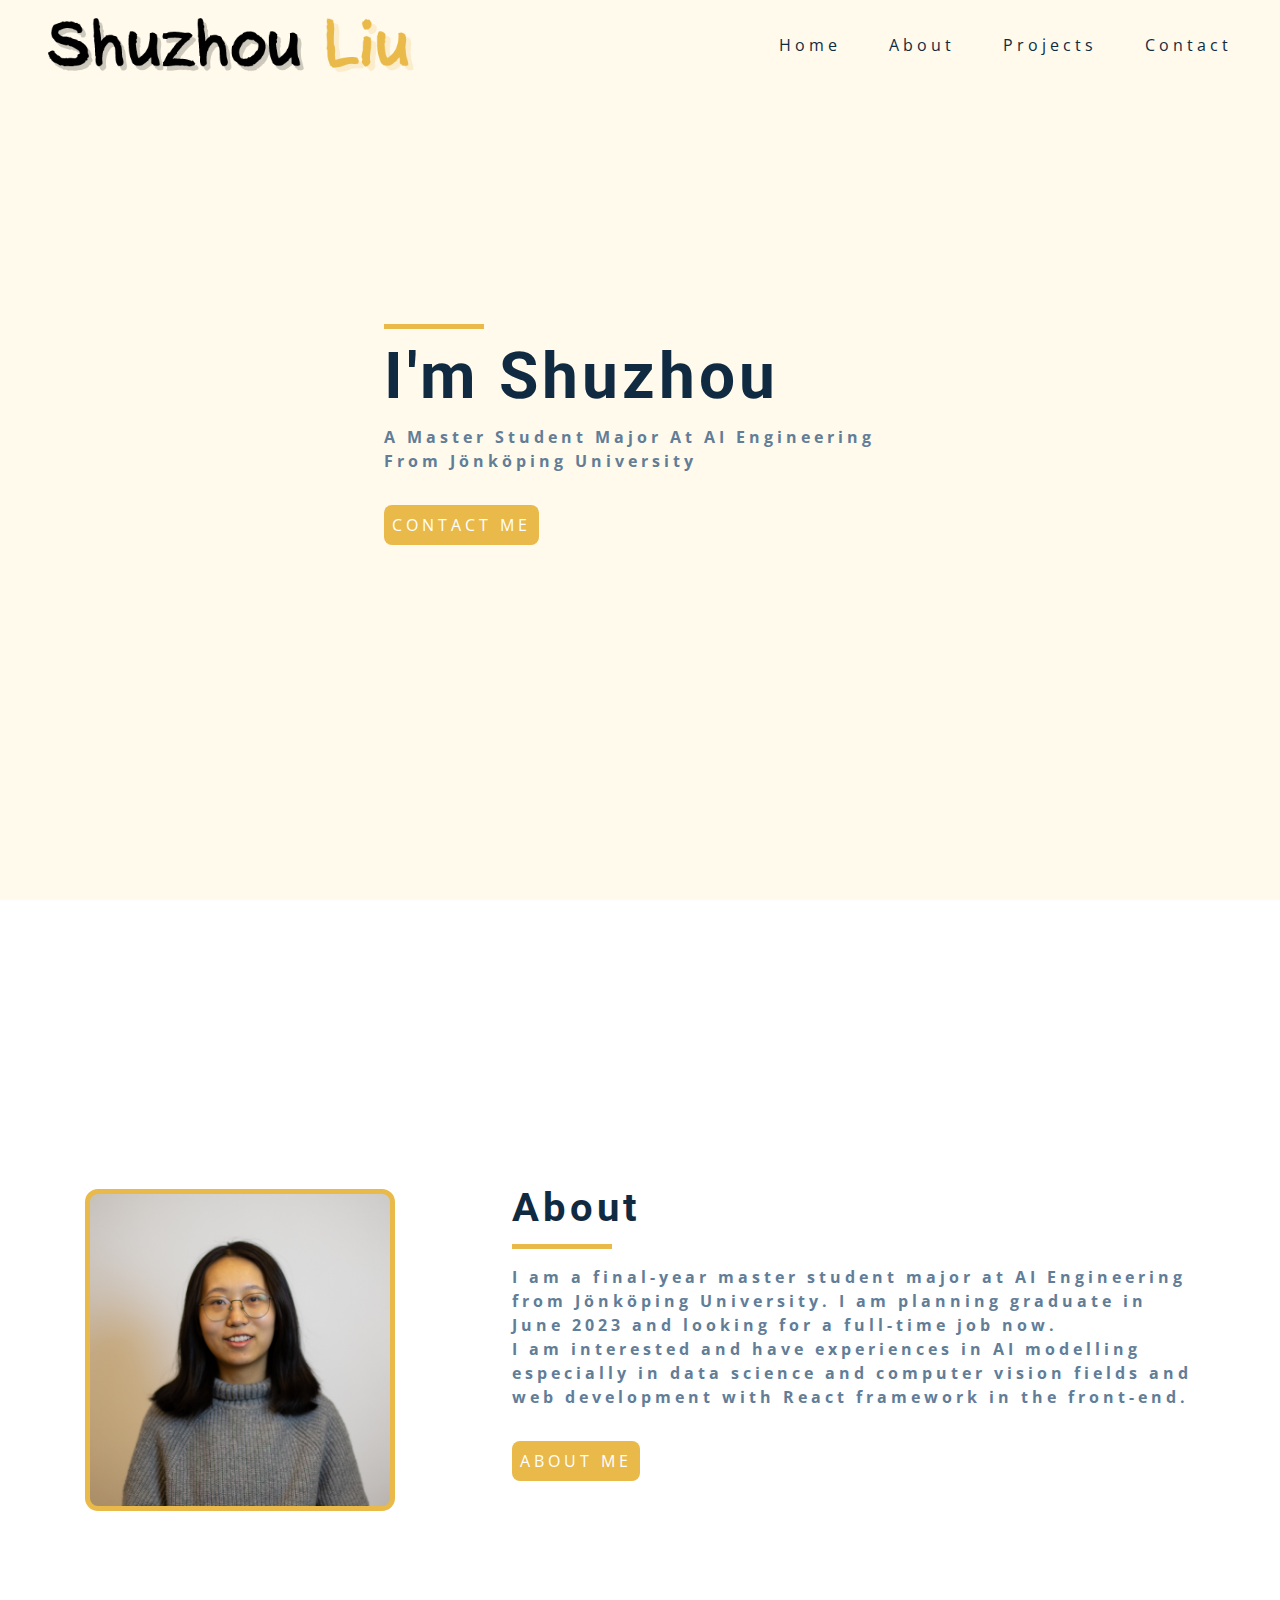
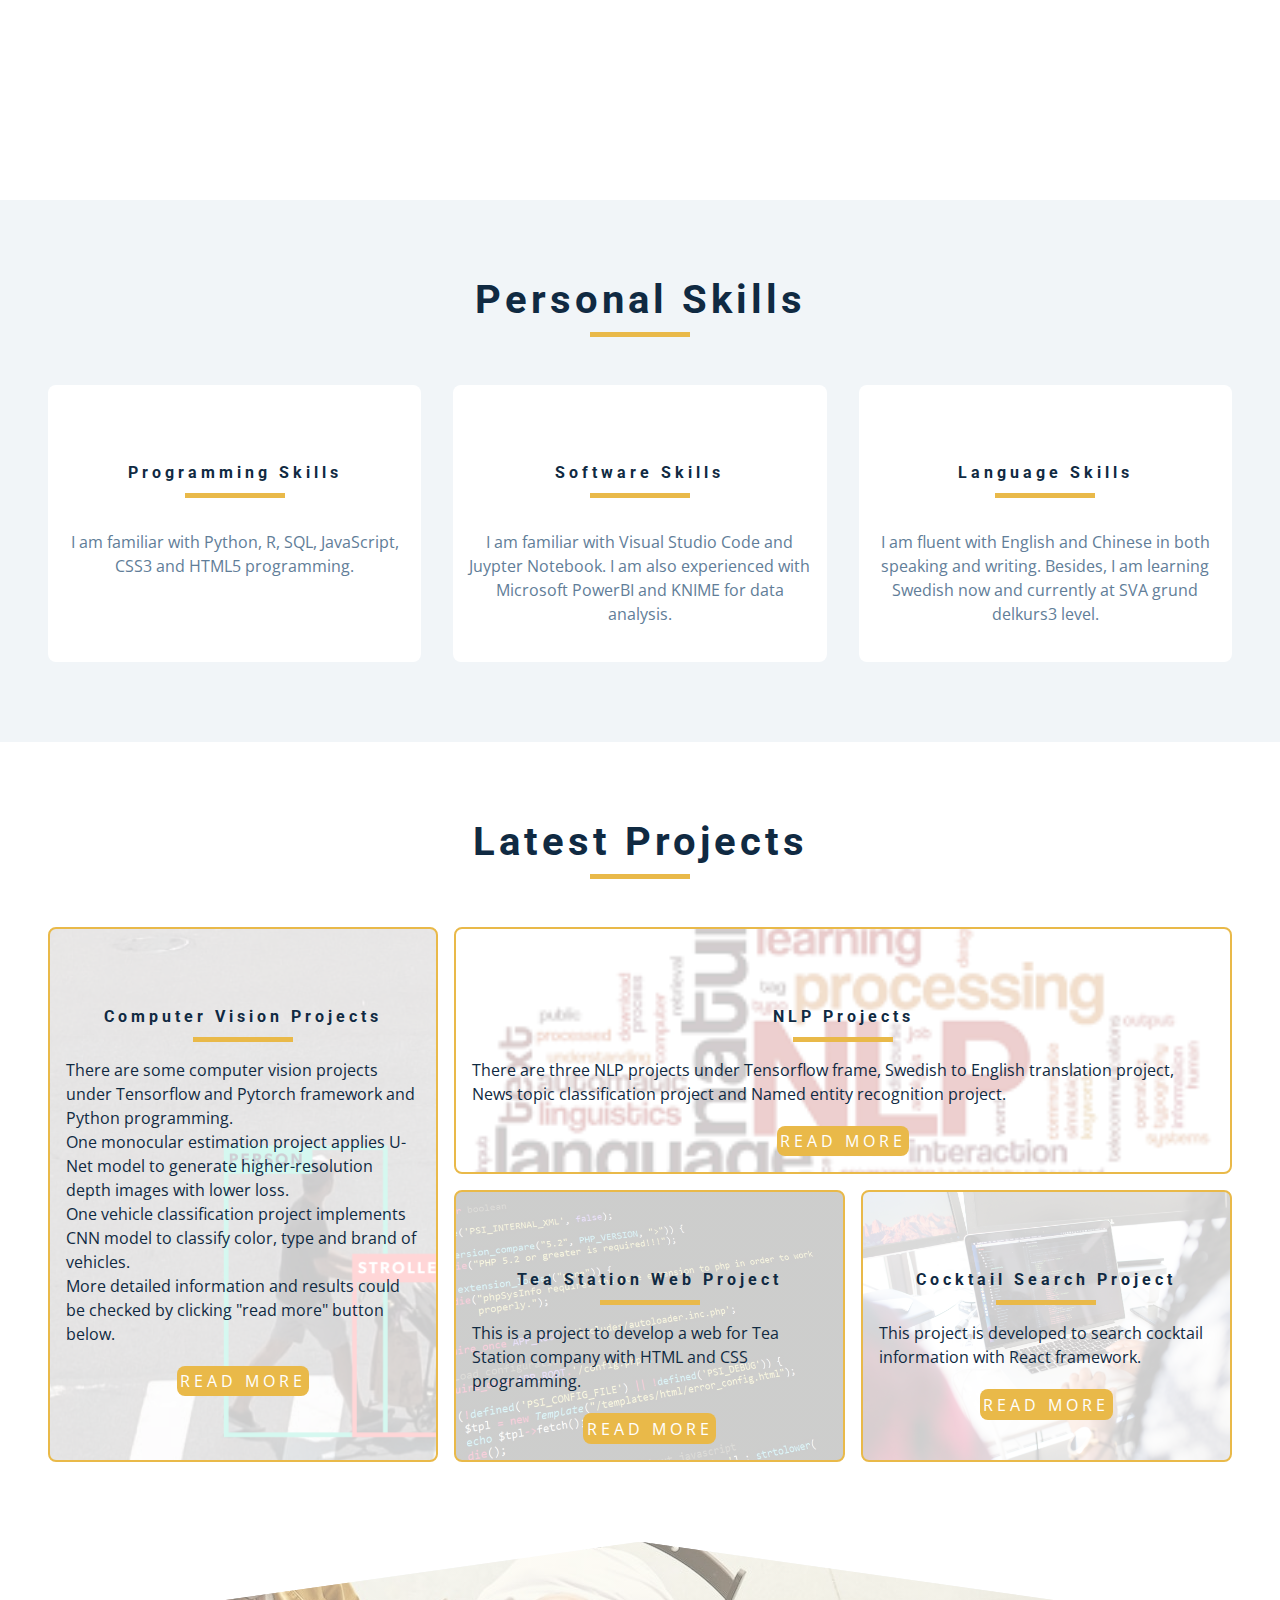
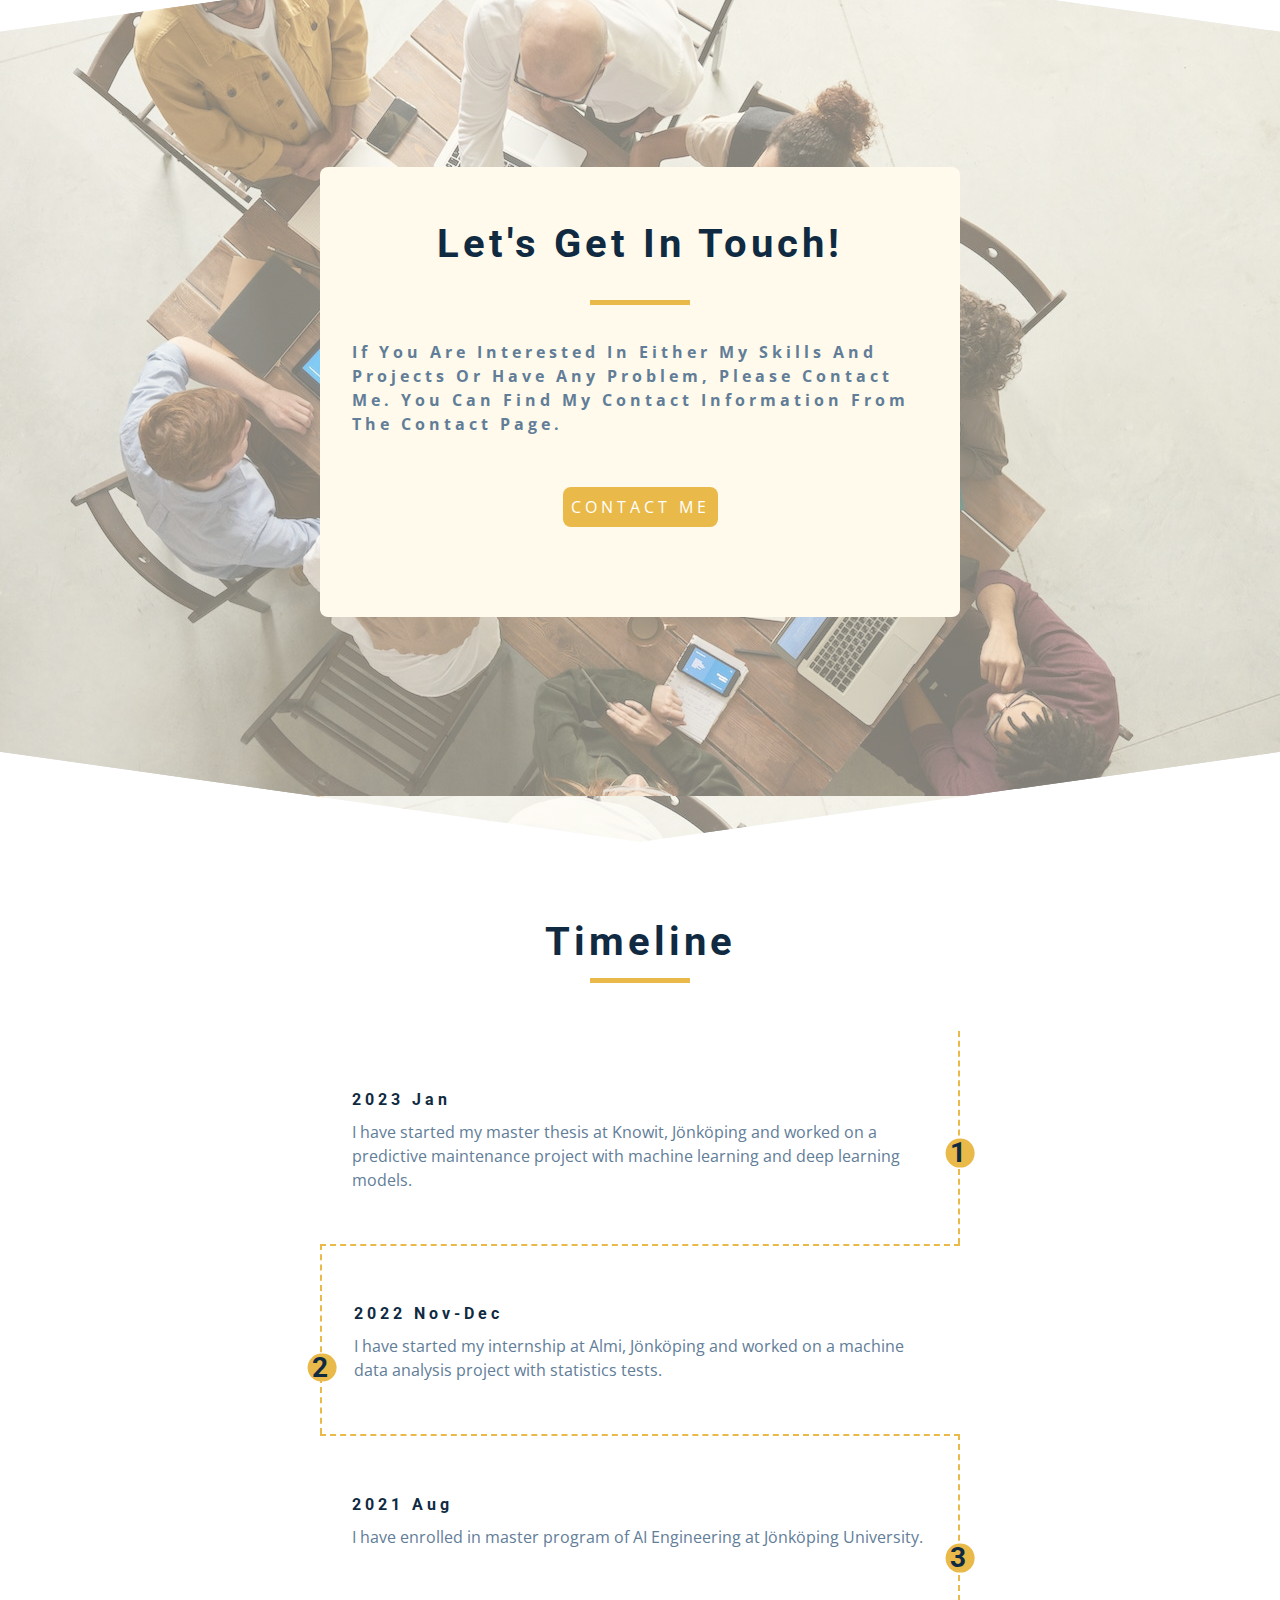
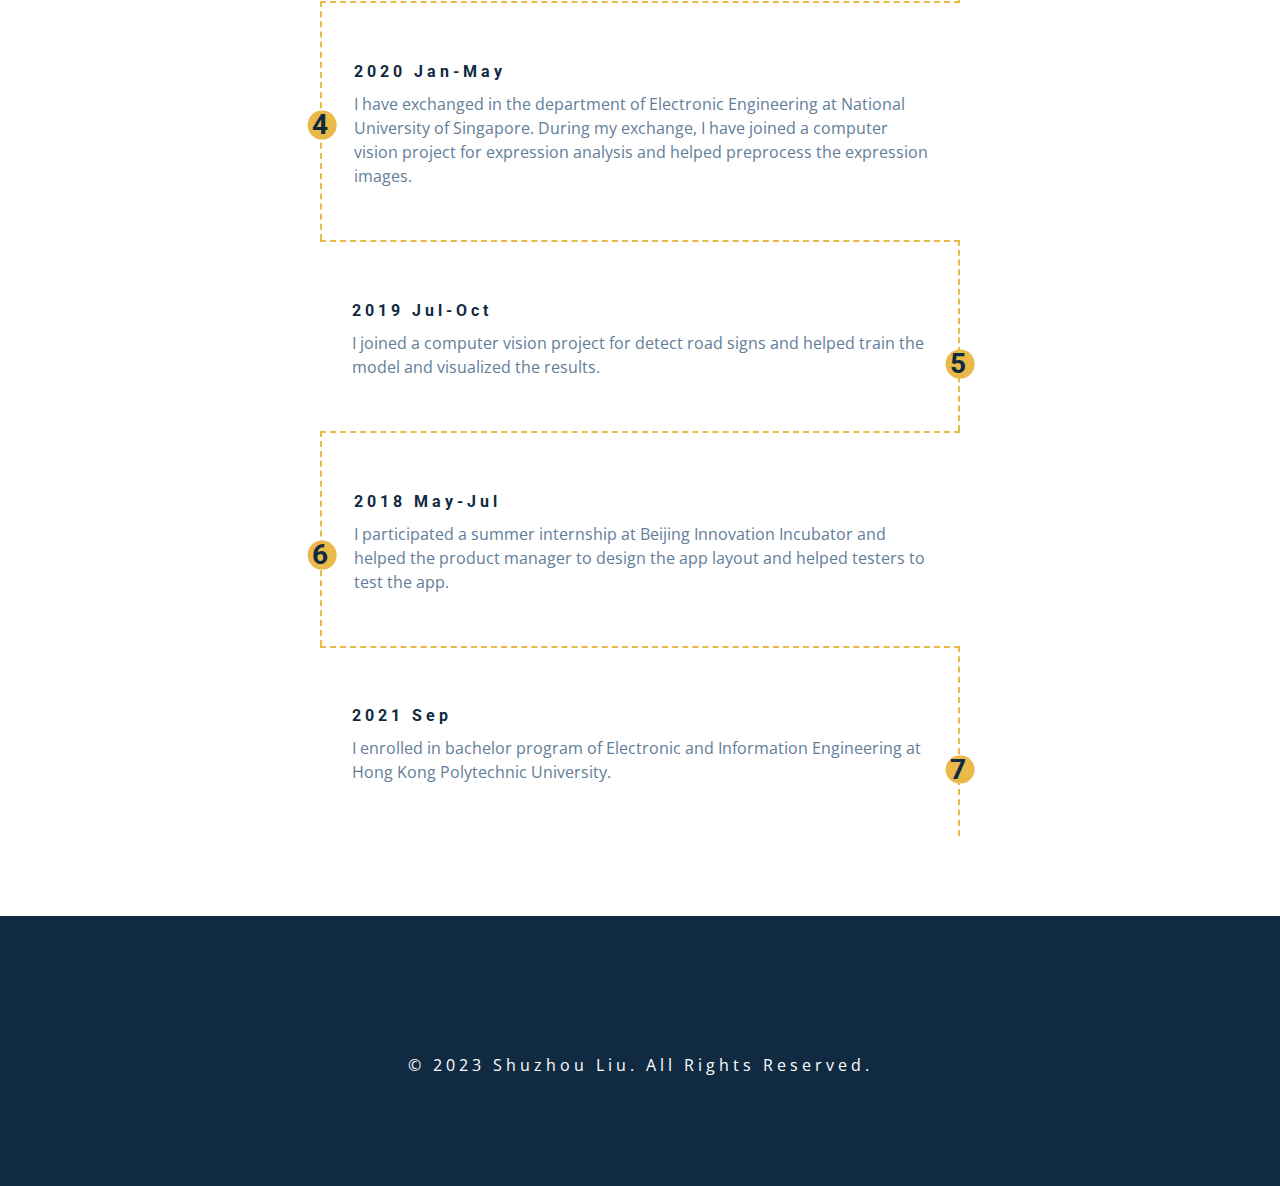
==== commit 82e94eb1: "add github links for projects" ====
--- a/index.html
+++ b/index.html
@@ -142,10 +142,9 @@
             <p class="project-info">There are some computer vision projects under Tensorflow and Pytorch framework and Python programming. 
               <br/> One monocular estimation project applies U-Net model to generate higher-resolution depth images with lower loss. 
               <br/> One vehicle classification project implements CNN model to classify color, type and brand of vehicles. 
-              <br/> One scene recognition project uses CNN model to classify and recognize locations based on images.   
               <br/> More detailed information and results could be checked by clicking "read more" button below.
             </p>
-            <a href="project-1.html" class="project-btn">read more</a>
+            <a href="projects.html" class="project-btn">read more</a>
           </div>
            <!--project 2-->   
           <div class="project project-2">
@@ -157,7 +156,7 @@
             <div class="underline"></div>
             </div>
             <p class="project-info">There are three NLP projects under Tensorflow frame, Swedish to English translation project, News topic classification project and Named entity recognition project.   </p>
-            <a href="project-2.html" class="project-btn">read more</a>
+            <a href="projects.html" class="project-btn">read more</a>
           </div>
           <!--project 3-->   
           <div class="project project-3">
@@ -169,7 +168,7 @@
             <div class="underline"></div>
             </div>
             <p class="project-info">This is a project to develop a web for Tea Station company with HTML and CSS programming.</p>
-            <a href="https://github.com/lsz1054970964/html-tea-station-project" class="project-btn">read more</a>
+            <a href="projects.html" class="project-btn">read more</a>
           </div>
           <!--project 4-->   
           <div class="project project-4">
@@ -181,7 +180,7 @@
             <div class="underline"></div>
             </div>
             <p class="project-info">This project is developed to search cocktail information with React framework. </p>
-            <a href="https://github.com/lsz1054970964/react-api-search-image" class="project-btn">read more</a>
+            <a href="projects.html" class="project-btn">read more</a>
           </div>
         </article>
       </article>
--- a/css/styles.css
+++ b/css/styles.css
@@ -166,6 +166,12 @@
 }
 
 /*
+=================
+Home page
+=================
+*/
+
+/*
 ============
 navbar
 ============
@@ -798,3 +804,183 @@
   letter-spacing: var(--spacing);
   text-transform: capitalize;
 }
+
+/*
+=================
+About page
+=================
+*/
+
+.about-page {
+  background: var(--clr-primary-10);
+  height: 100vh;
+  display: grid;
+  justify-content: center;
+  align-content: center;
+}
+
+.about-page-container {
+  background: var(--clr-primary-10);
+  height: 50vh;
+  width: 60vw;
+  border-radius: var(--radius);
+}
+
+.about-header {
+  display: grid;
+  justify-items: center;
+  align-items: center;
+  margin-bottom: 2rem;
+}
+
+.about-info {
+  color: var(--clr-grey-5);
+  font-weight: bold;
+  letter-spacing: var(--spacing);
+  margin-bottom: 1rem;
+}
+
+/*
+=================
+Contact page
+=================
+*/
+
+.contact {
+  background: var(--clr-primary-10);
+  height: 100vh;
+  display: grid;
+  justify-content: center;
+  align-content: center;
+}
+
+.contact-container {
+  background: var(--clr-primary-10);
+  height: 50vh;
+  width: 60vw;
+  border-radius: var(--radius);
+}
+
+.contact-header {
+  display: grid;
+  justify-items: center;
+  align-items: center;
+  margin-bottom: 2rem;
+}
+
+.contact-info {
+  color: var(--clr-grey-5);
+  font-weight: bold;
+  letter-spacing: var(--spacing);
+  margin-bottom: 1rem;
+}
+
+/*
+=================
+Project page
+=================
+*/
+.page-header {
+  background: var(--clr-primary-10);
+  height: 50vh;
+  display: grid;
+  justify-content: center;
+  align-content: center;
+}
+
+.page-header-container {
+  display: grid;
+  justify-items: center;
+  align-items: center;
+}
+
+.page-projects {
+  background: var(--clr-white);
+}
+
+.page-projects-container {
+  display: grid;
+  grid-template-columns: 1fr;
+  gap: 2rem;
+  justify-content: center;
+  align-content: center;
+  margin: 2rem;
+}
+
+.page-project-container {
+  width: 90vw;
+  height: 60vh;
+  background-color: var(--clr-grey-10);
+  display: grid;
+  grid-template-rows: 1fr 2fr 1fr;
+  justify-items: center;
+  border-radius: var(--radius);
+  outline: 2px solid var(--clr-grey-10);
+}
+
+.page-project-img img {
+  width: 100%;
+  height: 30vh;
+  object-fit: cover;
+  border-top-left-radius: var(--radius);
+  border-top-right-radius: var(--radius);
+}
+
+.page-project-icon {
+  font-size: 1.5rem;
+  color: var(--clr-primary-1);
+  background-color: var(--clr-primary-5);
+  height: 2.4rem;
+  width: 2.4rem;
+  border-radius: 50%;
+  outline: 0.5rem solid var(--clr-grey-10);
+  transform: translate(calc(45vw - 1.5rem), -1.5rem);
+}
+
+.page-project-icon i {
+  transform: translate(0.35rem, 0.1rem);
+}
+
+.page-project-info {
+  display: grid;
+  padding: 0 1rem;
+}
+
+.link-icon {
+  font-size: 1.5rem;
+  color: var(--clr-primary-5);
+  display: grid;
+  grid-template-columns: 1fr 1fr;
+  margin-bottom: 1rem;
+}
+
+.link-icon a {
+  font-size: 1rem;
+  color: var(--clr-primary-5);
+  justify-self: end;
+  text-transform: capitalize;
+}
+
+@media screen and (min-width: 600px) {
+  .page-projects-container {
+    grid-template-columns: 1fr 1fr;
+  }
+  .page-project-container {
+    width: 40vw;
+  }
+  .page-project-icon {
+    transform: translate(calc(20vw - 1rem), -1.5rem);
+  }
+}
+
+@media screen and (min-width: 1000px) {
+  .page-projects-container {
+    grid-template-columns: 1fr 1fr 1fr;
+  }
+  .page-project-container {
+    width: 30vw;
+  }
+  .page-project-icon {
+    transform: translate(calc(15vw - 1rem), -1.5rem);
+  }
+}
